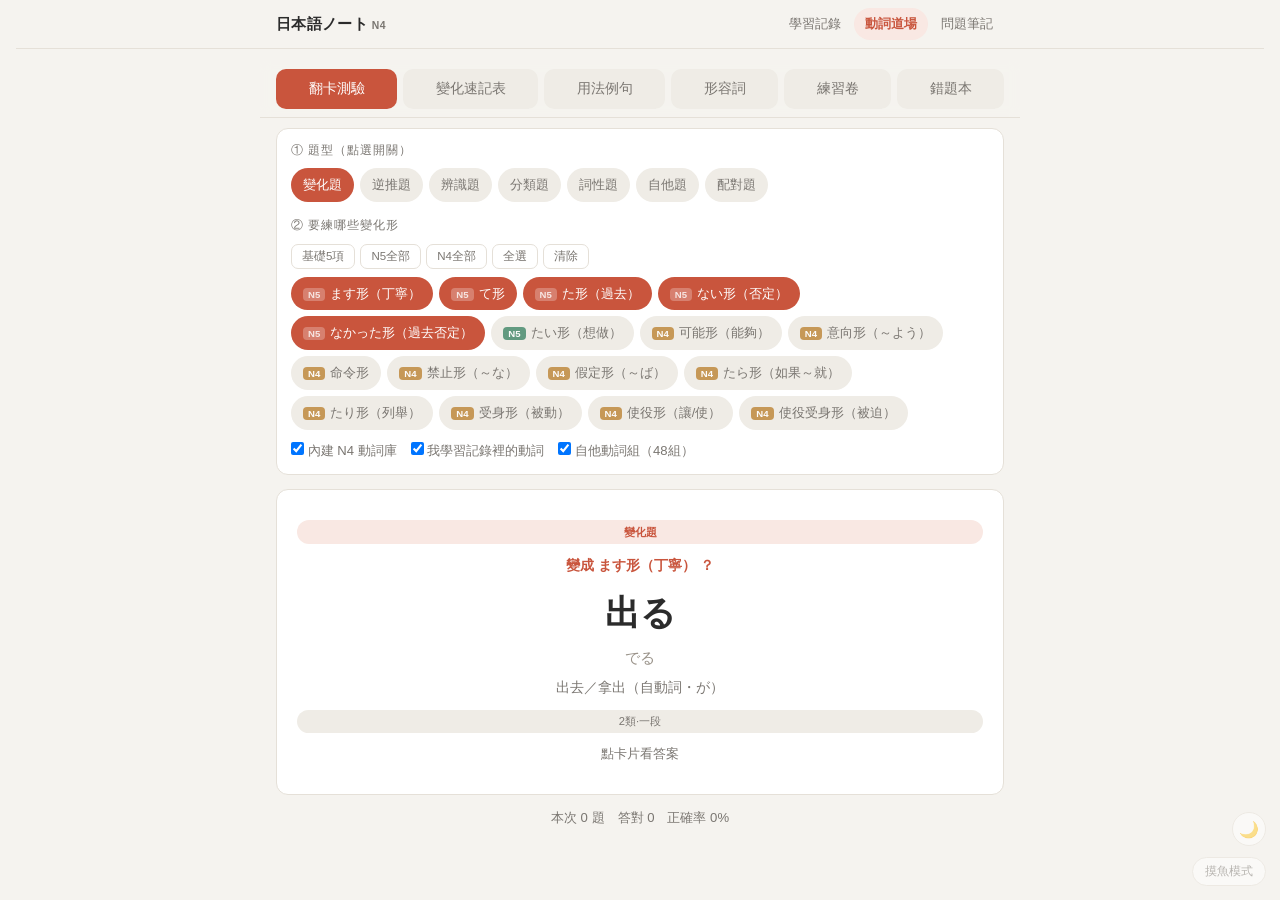
==== drill.html @ 7ad0d1a7 "重整版面：統一外殼、置頂導覽、章節目錄（內容不變） 內容與功能全部保留，只調整資訊架構與版面：  - 新增 site.css / site.js 作為三頁共用外殼 - 統一主色：問題筆記原本是藍色，跟" ====
<!DOCTYPE html>
<html lang="zh-Hant">
<head>
<meta charset="UTF-8">
<meta name="viewport" content="width=device-width, initial-scale=1.0">
<title>動詞道場 · N4</title>
<style>
  :root {
    --bg:#f5f3ef; --card:#fff; --text:#2b2b2b; --muted:#7a7671;
    --accent:#d4573f; --accent-soft:#fbe9e4; --border:#e5e0d8;
    --reading:#9a938a; --good:#4a8c6f; --bad:#c0563f; --tag-bg:#efece6;
  }
  @media (prefers-color-scheme: dark) {
    :root:not([data-theme="light"]) {
      --bg:#1b1a18; --card:#262421; --text:#e8e4dd; --muted:#9a938a;
      --accent:#e8735c; --accent-soft:#3a2a26; --border:#38352f;
      --reading:#8a837a; --good:#6bbd97; --bad:#e8735c; --tag-bg:#322f2a;
    }
  }
  :root[data-theme="dark"] {
    --bg:#1b1a18; --card:#262421; --text:#e8e4dd; --muted:#9a938a;
    --accent:#e8735c; --accent-soft:#3a2a26; --border:#38352f;
    --reading:#8a837a; --good:#6bbd97; --bad:#e8735c; --tag-bg:#322f2a;
  }
  * { box-sizing:border-box; margin:0; padding:0; }
  body {
    font-family:-apple-system,"Hiragino Sans","Noto Sans TC","PingFang TC",sans-serif;
    background:var(--bg); color:var(--text); line-height:1.7;
    padding:0 16px 60px; -webkit-font-smoothing:antialiased;
  }
  .wrap { max-width:640px; margin:0 auto; }
  header { padding:24px 4px 8px; }
  h1 { font-size:1.4rem; } h1 .jp { color:var(--accent); }
  .nav { font-size:0.85rem; margin-top:4px; }
  .nav a { color:var(--muted); text-decoration:none; margin-right:14px; }
  .nav a.here { color:var(--accent); font-weight:600; }
  .tabs { display:flex; flex-wrap:wrap; gap:6px; margin:16px 0 10px; }
  .tab {
    flex:1 1 auto; min-width:92px; text-align:center; padding:8px 6px; border-radius:10px; cursor:pointer;
    background:var(--tag-bg); color:var(--muted); font-size:0.86rem; user-select:none; white-space:nowrap;
  }
  @media (min-width:600px) { .tab { min-width:0; } }
  .tab.active { background:var(--accent); color:#fff; }
  .panel { display:none; } .panel.active { display:block; }

  /* 設定列 */
  .opts { background:var(--card); border:1px solid var(--border); border-radius:12px; padding:12px 14px; margin-bottom:14px; }
  .opts .lbl { font-size:0.72rem; color:var(--muted); letter-spacing:1px; text-transform:uppercase; margin-bottom:8px; }
  .chips { display:flex; flex-wrap:wrap; gap:6px; }
  .chip { font-size:0.8rem; padding:5px 11px; border-radius:999px; background:var(--tag-bg); color:var(--muted); border:1px solid transparent; cursor:pointer; user-select:none; }
  .chip.on { background:var(--accent); color:#fff; }
  .srcrow { margin-top:10px; font-size:0.82rem; color:var(--muted); display:flex; gap:14px; flex-wrap:wrap; }
  .srcrow label { cursor:pointer; }

  /* 翻卡 */
  .card {
    background:var(--card); border:1px solid var(--border); border-radius:18px;
    padding:30px 20px; text-align:center; min-height:230px;
    display:flex; flex-direction:column; justify-content:center; cursor:pointer;
  }
  .q-form { font-size:0.85rem; color:var(--accent); font-weight:600; margin-bottom:6px; }
  .q-verb { font-size:2.2rem; font-weight:700; }
  .q-reading { color:var(--reading); font-size:0.95rem; margin-top:2px; }
  .q-mean { color:var(--muted); font-size:0.9rem; margin-top:4px; }
  .q-type { display:inline-block; font-size:0.7rem; margin-top:10px; padding:2px 10px; border-radius:999px; background:var(--tag-bg); color:var(--muted); }
  .answer { margin-top:18px; padding-top:16px; border-top:1px dashed var(--border); }
  .a-main { font-size:1.9rem; font-weight:700; color:var(--good); }
  .a-reading { color:var(--reading); font-size:0.9rem; margin-top:2px; }
  .hint { color:var(--muted); font-size:0.8rem; margin-top:10px; }
  .btns { display:flex; gap:10px; margin-top:14px; }
  .btn { flex:1; padding:13px; border-radius:12px; border:none; font-size:1rem; cursor:pointer; font-weight:600; }
  .btn.know { background:var(--good); color:#fff; }
  .btn.dunno { background:var(--bad); color:#fff; }
  .btn.flip { background:var(--accent); color:#fff; }
  .score { text-align:center; color:var(--muted); font-size:0.82rem; margin-top:12px; }

  /* 速記表 */
  table { width:100%; border-collapse:collapse; font-size:0.82rem; background:var(--card); border-radius:12px; overflow:hidden; }
  .tbl-wrap { overflow-x:auto; border:1px solid var(--border); border-radius:12px; }
  th, td { padding:8px 10px; text-align:left; border-bottom:1px solid var(--border); white-space:nowrap; }
  th { background:var(--tag-bg); color:var(--muted); font-weight:600; position:sticky; top:0; }
  td.form { color:var(--accent); font-weight:600; }
  .ref-note { background:var(--card); border:1px solid var(--border); border-radius:12px; padding:14px 16px; margin-top:14px; font-size:0.88rem; }
  .ref-note b { color:var(--accent); }
  .ref-note ul { margin:6px 0 0 18px; } .ref-note li { margin:3px 0; }
  .sec-h { font-size:0.95rem; font-weight:700; margin:20px 0 8px; display:flex; align-items:center; gap:8px; }
  .step-badge { font-size:0.72rem; background:var(--accent); color:#fff; padding:2px 9px; border-radius:6px; font-weight:700; }
  .ref-note.intro { background:var(--accent-soft, #eef4f0); }
  .ref-note .steps3 { margin-top:6px; font-weight:600; }
  .ref-note .sixforms { margin-top:8px; font-size:0.82rem; color:var(--muted); }
  .ref-note.warn { border-left:4px solid var(--accent); }
  .ref-note.tail { text-align:center; }
  .flow { margin:8px 0 0 18px; } .flow li { margin:8px 0; }
  .sub-h { font-weight:700; margin:12px 0 4px; font-size:0.9rem; }
  .mini { font-size:0.8rem; color:var(--muted); margin-top:6px; }
  .cls { font-size:0.72rem; padding:1px 8px; border-radius:999px; font-weight:700; color:#fff; white-space:nowrap; }
  .cls1 { background:#c0563f; } .cls2 { background:#4a8c6f; } .cls3 { background:#7a6cc0; }
  table.onbin { width:100%; border-collapse:collapse; font-size:0.82rem; margin-top:4px; }
  table.onbin th, table.onbin td { border:1px solid var(--border); padding:6px 8px; text-align:left; white-space:nowrap; }
  table.onbin th { background:var(--tag-bg); color:var(--muted); }
  table.onbin td.form { color:var(--accent); font-weight:600; }
  s { color:var(--muted); }
  details.sec { margin-top:10px; }
  details.sec > summary { list-style:none; cursor:pointer; padding:8px 0 4px; font-size:0.85rem; color:var(--accent); font-weight:700; display:flex; align-items:center; gap:8px; }
  details.sec > summary::-webkit-details-marker { display:none; }
  details.sec > summary::before { content:"▸"; color:var(--muted); transition:transform 0.15s; }
  details.sec[open] > summary::before { transform:rotate(90deg); }
  table.onbin.exc td, table.onbin.exc th { padding:5px 8px; font-size:0.8rem; }

  /* 摸魚模式（樸素黑白） */
  body.work { background:#fff; color:#1f1f1f; font-family:"Segoe UI",Arial,"Noto Sans TC",sans-serif; }
  body.work h1, body.work h1 .jp { color:#202020; font-size:1rem; }
  body.work .nav a.here { color:#202020; }
  body.work .card, body.work .opts, body.work .ref-note, body.work .tbl-wrap { border-color:#dcdcdc; background:#fff; }
  body.work .tab.active, body.work .chip.on { background:#555; color:#fff; }
  body.work .q-form, body.work td.form, body.work .ref-note b { color:#333; }
  body.work .a-main { color:#202020; }
  body.work .btn.know { background:#5a5a5a; } body.work .btn.dunno { background:#8a8a8a; } body.work .btn.flip { background:#555; }
  .work-toggle { position:fixed; right:14px; bottom:14px; z-index:50; font-size:0.72rem; padding:6px 12px; border-radius:999px; background:var(--card); color:var(--muted); border:1px solid var(--border); cursor:pointer; opacity:0.5; }
  .work-toggle:hover { opacity:1; }
  .theme-toggle { position:fixed; right:14px; bottom:54px; z-index:50; width:34px; height:34px; border-radius:999px; background:var(--card); color:var(--muted); border:1px solid var(--border); cursor:pointer; opacity:0.5; font-size:1rem; display:flex; align-items:center; justify-content:center; }
  .theme-toggle:hover { opacity:1; }
  body.work .theme-toggle { display:none; }
  .cnt-badge { display:inline-block; min-width:16px; padding:0 4px; border-radius:999px; background:var(--bad); color:#fff; font-size:0.68rem; line-height:16px; text-align:center; }
  .cnt-badge:empty { display:none; }
  .mistakes-head { display:flex; align-items:center; justify-content:space-between; gap:10px; }
  .btn-clear { flex:0 0 auto; background:transparent; border:1px solid var(--border); color:var(--muted); border-radius:8px; padding:6px 12px; font-size:0.8rem; cursor:pointer; }
  .btn-clear:hover { border-color:var(--bad); color:var(--bad); }
  .mistake-card {
    background:var(--card); border:1px solid var(--border); border-radius:14px;
    padding:14px 16px; margin-top:10px; display:flex; align-items:center; justify-content:space-between; gap:12px;
  }
  .mistake-main { flex:1; min-width:0; }
  .mistake-verb { font-size:1.05rem; font-weight:700; }
  .mistake-verb .arrow { color:var(--muted); font-weight:400; margin:0 4px; }
  .mistake-ans { color:var(--good); font-weight:700; }
  .mistake-form { font-size:0.75rem; color:var(--muted); margin-top:2px; }
  .mistake-count { flex:0 0 auto; font-size:0.72rem; background:var(--bad); color:#fff; padding:3px 9px; border-radius:999px; }
  .empty-mistakes { text-align:center; color:var(--muted); padding:50px 20px; font-size:0.92rem; }

  /* 段對照表 */
  table.onbin.dan td, table.onbin.dan th { font-size:0.78rem; padding:5px 7px; }
  table.onbin.dan td.form { vertical-align:middle; text-align:center; font-weight:700; background:var(--tag-bg); }

  /* 用法例句 */
  details.sec.usage { background:var(--card); border:1px solid var(--border); border-radius:12px; margin-top:10px; padding:0 14px; }
  details.sec.usage > summary { padding:12px 0; font-size:0.92rem; color:var(--text); }
  details.sec.usage[open] > summary { border-bottom:1px solid var(--border); }
  .dan-tag { font-size:0.68rem; padding:2px 7px; border-radius:5px; color:#fff; font-weight:700; flex:0 0 auto; }
  .dan-tag.a { background:#c0563f; } .dan-tag.i { background:#4a8c6f; }
  .dan-tag.u { background:#7a6cc0; } .dan-tag.e { background:#c08a3f; } .dan-tag.o { background:#3f7dd4; }
  .u-body { padding:10px 0 14px; }
  .u-use { font-size:0.86rem; color:var(--muted); margin-bottom:8px; line-height:1.6; }
  ul.ex { list-style:none; padding:0; margin:0; }
  ul.ex li { padding:8px 0; border-bottom:1px dashed var(--border); font-size:0.95rem; }
  ul.ex li:last-child { border-bottom:none; }
  ul.ex li b { color:var(--accent); }
  .tr { display:block; font-size:0.82rem; color:var(--muted); margin-top:2px; }
  .u-warn { margin-top:10px; font-size:0.82rem; color:var(--bad); background:var(--accent-soft); padding:8px 10px; border-radius:8px; }
  .pick { background:var(--tag-bg); border-radius:10px; padding:10px 12px; margin:10px 0 12px; }
  .pick-h { font-size:0.8rem; color:var(--muted); margin-bottom:6px; }
  table.onbin.pickt { width:100%; }
  table.onbin.pickt td, table.onbin.pickt th { font-size:0.78rem; padding:5px 7px; white-space:normal; }
  table.onbin.pickt td.form { white-space:nowrap; }
  table.onbin.pickt b { color:var(--accent); }
  body.work .pick { background:#f6f6f6; }
  body.work table.onbin.pickt b { color:#202020; }
  .u-warn.warn-key { border-left:4px solid var(--bad); line-height:1.7; }
  .u-warn.warn-key b { color:var(--bad); }
  .bad-note { display:block; color:var(--bad); font-size:0.8rem; margin-top:3px; }
  body.work .u-warn.warn-key { border-left-color:#666; }
  body.work .u-warn.warn-key b, body.work .bad-note { color:#555; }

  /* ===== 用法例句：重排後的元件 ===== */
  /* 三步驟流程 */
  .flow3 { display:flex; align-items:stretch; gap:6px; margin-top:10px; }
  .f3 { flex:1; background:var(--card); border:1px solid var(--border); border-radius:10px; padding:9px 8px; font-size:0.84rem; text-align:center; }
  .f3n { display:block; color:var(--accent); font-weight:800; font-size:0.95rem; }
  .f3s { color:var(--muted); font-size:0.72rem; margin-top:3px; line-height:1.4; }
  .f3a { align-self:center; color:var(--muted); font-size:0.9rem; }

  /* 基底表 */
  table.onbin.base td, table.onbin.base th { font-size:0.8rem; padding:6px 7px; text-align:center; }
  table.onbin.base td.form { text-align:left; white-space:nowrap; font-weight:700; }
  table.onbin.base th .th-s { font-weight:400; font-size:0.68rem; color:var(--muted); margin-top:2px; }
  table.onbin.base td.same { background:var(--accent-soft); font-weight:700; }
  .same-demo { background:var(--accent-soft); padding:0 5px; border-radius:4px; }

  /* 群組區塊 */
  details.sec.grp { background:var(--card); border:1px solid var(--border); border-radius:14px; margin-top:12px; padding:0 14px; }
  details.sec.grp > summary { padding:14px 0; font-size:0.95rem; color:var(--text); font-weight:600; }
  details.sec.grp[open] > summary { border-bottom:1px solid var(--border); }
  details.sec.grp.key { border-color:var(--accent); }
  details.sec.grp.danger { border-color:var(--bad); }
  .grp-tag { font-size:0.68rem; padding:3px 8px; border-radius:6px; color:#fff; font-weight:700; flex:0 0 auto; }
  .grp-tag.g-i { background:#4a8c6f; } .grp-tag.g-a { background:#c0563f; }
  .grp-tag.g-t { background:#7a6cc0; } .grp-tag.g-u { background:#5a7a8c; }
  .grp-tag.g-e { background:#c08a3f; } .grp-tag.g-o { background:#3f7dd4; }
  .grp-tag.g-x { background:#a4404a; } .grp-tag.key { background:var(--accent); }
  details.sec.grp > summary .cnt { margin-left:auto; }
  .grp-body { padding:12px 0 16px; }

  /* 基底取法說明 */
  .base-how { background:var(--tag-bg); border-radius:10px; padding:10px 12px; font-size:0.85rem; line-height:1.7; margin-bottom:12px; }
  .warn-inline { color:var(--bad); font-size:0.82rem; }

  /* 用法卡片 */
  .uc { border-top:1px solid var(--border); padding:14px 0 4px; }
  .uc:first-of-type { border-top:none; padding-top:4px; }
  .uc-h { font-size:0.95rem; font-weight:700; color:var(--accent); display:flex; align-items:center; gap:8px; flex-wrap:wrap; }
  .uc-m { font-size:0.86rem; color:var(--muted); margin-top:5px; line-height:1.65; }
  .uc-note { margin-top:8px; font-size:0.8rem; color:var(--muted); background:var(--tag-bg); padding:7px 10px; border-radius:8px; }
  .uc-warn { margin-top:8px; font-size:0.82rem; background:var(--accent-soft); border-left:3px solid var(--bad); padding:8px 10px; border-radius:0 8px 8px 0; line-height:1.7; }
  .uc-warn b { color:var(--bad); }

  /* 結果詞性標籤 */
  .rt { font-size:0.68rem; padding:2px 8px; border-radius:999px; font-weight:700; white-space:nowrap; }
  .rt.r-i { background:#e8f0e4; color:#3d7a4a; }
  .rt.r-2 { background:#e4ecf8; color:#33619e; }
  .rt.r-x { background:var(--tag-bg); color:var(--muted); }
  .rt.r-sp { background:#f5e8dc; color:#9a6033; }
  @media (prefers-color-scheme: dark) {
    :root:not([data-theme="light"]) .rt.r-i { background:#22331f; color:#8ec49a; }
    :root:not([data-theme="light"]) .rt.r-2 { background:#1e2a3a; color:#8fb6e8; }
    :root:not([data-theme="light"]) .rt.r-sp { background:#332619; color:#d3a273; }
  }
  :root[data-theme="dark"] .rt.r-i { background:#22331f; color:#8ec49a; }
  :root[data-theme="dark"] .rt.r-2 { background:#1e2a3a; color:#8fb6e8; }
  :root[data-theme="dark"] .rt.r-sp { background:#332619; color:#d3a273; }

  /* 疊加鏈 */
  .chain { background:var(--tag-bg); border-radius:10px; padding:10px 12px; margin-top:10px; }
  .ch-t { font-size:0.8rem; font-weight:700; margin-bottom:6px; }
  .ch-l { font-size:0.92rem; line-height:1.9; }
  .ch-l b { color:var(--accent); }
  .ch-a { color:var(--muted); margin:0 4px; }
  .ch-n { font-size:0.78rem; color:var(--muted); margin-top:6px; line-height:1.6; }

  /* 摸魚模式覆寫 */
  body.work details.sec.grp { border-color:#dcdcdc; }
  body.work .grp-tag, body.work .rt { background:#eee !important; color:#555 !important; }
  body.work .uc-h { color:#202020; }
  body.work .base-how, body.work .chain, body.work .uc-note { background:#f6f6f6; }
  body.work .uc-warn { background:#f6f6f6; border-left-color:#999; }
  body.work .uc-warn b, body.work .warn-inline { color:#555; }
  body.work .f3, body.work table.onbin.base td.same, body.work .same-demo { background:#f6f6f6; }
  body.work .f3n, body.work .ch-l b { color:#202020; }
  .mini.xref { background:var(--accent-soft); padding:8px 11px; border-radius:8px; margin-top:10px; color:var(--text); }
  body.work .mini.xref { background:#f6f6f6; color:#555; }

  /* ===== 測驗：題型與級別 ===== */
  .qtype-badge {
    display:inline-block; font-size:0.68rem; padding:3px 10px; border-radius:999px;
    background:var(--accent-soft); color:var(--accent); font-weight:700; margin-bottom:10px;
  }
  .lv { font-size:0.6rem; padding:1px 5px; border-radius:4px; margin-right:5px; font-weight:700; opacity:0.85; }
  .lv-N5 { background:#4a8c6f; color:#fff; }
  .lv-N4 { background:#c08a3f; color:#fff; }
  .chip.on .lv { background:rgba(255,255,255,0.3); }
  .presets { display:flex; flex-wrap:wrap; gap:5px; margin:6px 0 8px; }
  .pbtn {
    font-size:0.72rem; padding:4px 10px; border-radius:7px; cursor:pointer;
    background:transparent; border:1px solid var(--border); color:var(--muted);
  }
  .pbtn:hover { border-color:var(--accent); color:var(--accent); }
  .a-note {
    margin-top:12px; font-size:0.82rem; color:var(--muted); line-height:1.65;
    background:var(--tag-bg); padding:9px 12px; border-radius:9px; text-align:left;
  }
  .mq-tag {
    display:inline-block; font-size:0.62rem; padding:1px 7px; border-radius:999px;
    background:var(--accent-soft); color:var(--accent); margin-right:6px; font-weight:700;
  }
  body.work .qtype-badge, body.work .mq-tag { background:#eee; color:#555; }
  body.work .lv-N5, body.work .lv-N4 { background:#999; }
  body.work .a-note { background:#f6f6f6; }
  .jt-tag { font-size:0.66rem; padding:2px 8px; border-radius:999px; font-weight:700; }
  .jt-i { background:#e8f0e4; color:#3d7a4a; }
  .jt-t { background:#f8e4e4; color:#9e3333; }
  @media (prefers-color-scheme: dark) {
    :root:not([data-theme="light"]) .jt-i { background:#22331f; color:#8ec49a; }
    :root:not([data-theme="light"]) .jt-t { background:#3a1f1f; color:#e09090; }
  }
  :root[data-theme="dark"] .jt-i { background:#22331f; color:#8ec49a; }
  :root[data-theme="dark"] .jt-t { background:#3a1f1f; color:#e09090; }
  body.work .jt-tag { background:#eee !important; color:#555 !important; }
  table.onbin.jt td { font-size:0.8rem; padding:5px 7px; }
  table.onbin.jt td.j-i { color:#3d7a4a; font-weight:600; }
  table.onbin.jt td.j-t { color:#9e3333; font-weight:600; }
  @media (prefers-color-scheme: dark) {
    :root:not([data-theme="light"]) table.onbin.jt td.j-i { color:#8ec49a; }
    :root:not([data-theme="light"]) table.onbin.jt td.j-t { color:#e09090; }
  }
  :root[data-theme="dark"] table.onbin.jt td.j-i { color:#8ec49a; }
  :root[data-theme="dark"] table.onbin.jt td.j-t { color:#e09090; }
  body.work table.onbin.jt td.j-i, body.work table.onbin.jt td.j-t { color:#333; }
  details.sec.pair-grp { background:var(--tag-bg); border-radius:10px; margin-top:8px; padding:0 12px; }
  details.sec.pair-grp > summary { padding:10px 0; font-size:0.85rem; color:var(--text); font-weight:600; }
  details.sec.pair-grp[open] > summary { border-bottom:1px solid var(--border); margin-bottom:8px; }
  details.sec.pair-grp .tbl-wrap { margin-bottom:10px; }
  table.onbin.jt th.j-i, table.onbin.jt th.j-t { font-weight:700; }
  table.onbin.jt .th-s { font-size:0.68rem; font-weight:400; color:var(--muted); margin-top:1px; }
  body.work details.sec.pair-grp { background:#f6f6f6; }

  /* ===== 形容詞分頁 ===== */
  .adj-i, .adj-na { font-size:0.7rem; padding:2px 9px; border-radius:999px; font-weight:700; white-space:nowrap; }
  .adj-i  { background:#e4ecf8; color:#33619e; }
  .adj-na { background:#f5e8dc; color:#9a6033; }
  table.onbin.adjtbl { width:100%; }
  table.onbin.adjtbl td, table.onbin.adjtbl th { font-size:0.84rem; padding:7px 9px; white-space:normal; }
  table.onbin.adjtbl td.form { white-space:nowrap; color:var(--muted); font-weight:600; font-size:0.78rem; }
  table.onbin.adjtbl th.h-i  { background:#e4ecf8; color:#33619e; }
  table.onbin.adjtbl th.h-na { background:#f5e8dc; color:#9a6033; }
  table.onbin.adjtbl th .th-s { font-weight:400; font-size:0.7rem; opacity:0.8; margin-top:2px; }
  table.onbin.adjtbl td .th-s { font-weight:400; font-size:0.72rem; color:var(--muted); margin-top:3px; }
  table.onbin.adjtbl b { color:var(--accent); }
  table.onbin.adjtbl tr.sep td { border-top:2px solid var(--border); }
  table.onbin.pickt th.h-i  { background:#e4ecf8; color:#33619e; }
  table.onbin.pickt th.h-na { background:#f5e8dc; color:#9a6033; }
  .wrong { color:var(--bad); text-decoration:line-through; text-decoration-thickness:1px; }
  td.wrong { text-decoration:none; }
  @media (prefers-color-scheme: dark) {
    :root:not([data-theme="light"]) .adj-i,
    :root:not([data-theme="light"]) table.onbin.adjtbl th.h-i,
    :root:not([data-theme="light"]) table.onbin.pickt th.h-i { background:#1e2a3a; color:#8fb6e8; }
    :root:not([data-theme="light"]) .adj-na,
    :root:not([data-theme="light"]) table.onbin.adjtbl th.h-na,
    :root:not([data-theme="light"]) table.onbin.pickt th.h-na { background:#332619; color:#d3a273; }
  }
  :root[data-theme="dark"] .adj-i,
  :root[data-theme="dark"] table.onbin.adjtbl th.h-i,
  :root[data-theme="dark"] table.onbin.pickt th.h-i { background:#1e2a3a; color:#8fb6e8; }
  :root[data-theme="dark"] .adj-na,
  :root[data-theme="dark"] table.onbin.adjtbl th.h-na,
  :root[data-theme="dark"] table.onbin.pickt th.h-na { background:#332619; color:#d3a273; }
  body.work .adj-i, body.work .adj-na,
  body.work table.onbin.adjtbl th.h-i, body.work table.onbin.adjtbl th.h-na,
  body.work table.onbin.pickt th.h-i, body.work table.onbin.pickt th.h-na { background:#eee !important; color:#555 !important; }
  body.work table.onbin.adjtbl b { color:#202020; }
  body.work .wrong { color:#777; }
  body.work .dan-tag { background:#666 !important; }
  body.work ul.ex li b { color:#202020; }
  body.work .u-warn { background:#f6f6f6; color:#555; }

.sheet-list{display:flex;flex-direction:column;gap:10px;margin-top:12px;}
.sheet{border:1px solid var(--line);border-radius:8px;padding:12px 14px;background:var(--card);}
.sheet .st{font-weight:600;font-size:0.95rem;}
.sheet .sd{color:var(--muted);font-size:0.8rem;margin:4px 0 10px;line-height:1.6;}
.sheet .dl{display:flex;gap:8px;flex-wrap:wrap;}
.sheet .dl a{display:inline-block;padding:6px 12px;border:1px solid var(--line);border-radius:6px;
  text-decoration:none;font-size:0.85rem;color:var(--fg);background:transparent;}
.sheet .dl a.primary{border-color:var(--accent);color:var(--accent);}
.sheet .dl a:hover{background:var(--line);}
</style>
<link rel="stylesheet" href="site.css">
</head>
<body>
<div class="wrap">
  <header>
    <h1><span class="jp">動詞道場</span> <span style="font-size:0.7rem;color:var(--muted);">N4</span></h1>
    <div class="nav"><a href="index.html">學習記錄</a><a href="drill.html" class="here">動詞道場</a><a href="questions.html">問題筆記</a></div>
  </header>

  <div class="tabs">
    <div class="tab active" data-panel="quiz">翻卡測驗</div>
    <div class="tab" data-panel="ref">變化速記表</div>
    <div class="tab" data-panel="usage">用法例句</div>
    <div class="tab" data-panel="adj">形容詞</div>
    <div class="tab" data-panel="sheets">練習卷</div>
    <div class="tab" data-panel="mistakes">錯題本 <span id="mistakeCount" class="cnt-badge"></span></div>
  </div>

  <!-- 翻卡 -->
  <div class="panel active" id="panel-quiz">
    <div class="opts">
      <div class="lbl">① 題型（點選開關）</div>
      <div class="chips" id="typeChips"></div>

      <div class="lbl" style="margin-top:14px;">② 要練哪些變化形</div>
      <div class="presets">
        <button class="pbtn" data-preset="basic">基礎5項</button>
        <button class="pbtn" data-preset="n5">N5全部</button>
        <button class="pbtn" data-preset="n4">N4全部</button>
        <button class="pbtn" data-preset="all">全選</button>
        <button class="pbtn" data-preset="none">清除</button>
      </div>
      <div class="chips" id="formChips"></div>

      <div class="srcrow">
        <label><input type="checkbox" id="srcBuiltin" checked> 內建 N4 動詞庫</label>
        <label><input type="checkbox" id="srcMine" checked> 我學習記錄裡的動詞</label>
        <label><input type="checkbox" id="srcPairs" checked> 自他動詞組（48組）</label>
      </div>
    </div>
    <div class="card" id="card"></div>
    <div class="score" id="score"></div>
  </div>

  <!-- 速記表 -->
  <div class="panel" id="panel-ref">

    <div class="ref-note intro">
      <b>學習順序：先分類，再變化</b>
      <div class="steps3">① 先判斷是第幾類 → ② 套該類規則 → ③ 六形態全解鎖</div>
      <div class="sixforms">六形態：原形 → ます形（禮貌）／て形（連接・請求）／た形（過去）／ない形（否定）／なかった形（過去否定）</div>
    </div>

    <div class="sec-h"><span class="step-badge">STEP 1</span> 先判斷：這個動詞是第幾類？</div>
    <div class="ref-note">
      動詞原形結尾一定是「う段音」（う・く・ぐ・す・つ・ぬ・ぶ・む・る）。照順序問兩個問題：
      <ol class="flow">
        <li><b>問①</b>：是 <b>する・来る・〇〇する</b> 嗎？<br>→ 是 → <span class="cls cls3">3類（不規則）</span>，只有兩個，直接背。</li>
        <li><b>問②</b>：結尾是「る」，<b>且 る 前一個音在「い段或え段」</b>嗎？（い段：い･き･し･ち…／え段：え･け･せ･て…）<br>→ 是 → <span class="cls cls2">2類（一段）</span>，最簡單。</li>
        <li><b>以上皆非</b> → <span class="cls cls1">1類（五段）</span>，變化最多。</li>
      </ol>
    </div>
    <div class="ref-note warn">
      <b>⚠ 陷阱</b>：長得像 2類、其實是 1類 —— <b>帰る・入る・走る・知る・切る・要る</b>（多是「一個漢字＋る」）。結尾雖是る、前面也是い/え段，但要當 <b>1類</b> 變化，直接背起來！
      <br>例：帰る→帰ります（○，不是帰います）／帰って（○，不是帰て）。
      <details class="sec exlist">
        <summary>常見「例外1類」動詞 25 個（點開背）</summary>
        <div class="tbl-wrap">
          <table class="onbin exc">
            <tr><th>動詞</th><th>讀音</th><th>意思</th><th>て形（1類）</th></tr>
            <tr><td class="form">帰る</td><td>かえる</td><td>回家</td><td>帰って</td></tr>
            <tr><td class="form">入る</td><td>はいる</td><td>進入</td><td>入って</td></tr>
            <tr><td class="form">走る</td><td>はしる</td><td>跑</td><td>走って</td></tr>
            <tr><td class="form">知る</td><td>しる</td><td>知道</td><td>知って</td></tr>
            <tr><td class="form">切る</td><td>きる</td><td>切</td><td>切って</td></tr>
            <tr><td class="form">要る</td><td>いる</td><td>需要</td><td>要って</td></tr>
            <tr><td class="form">返る</td><td>かえる</td><td>返回、恢復</td><td>返って</td></tr>
            <tr><td class="form">限る</td><td>かぎる</td><td>限定</td><td>限って</td></tr>
            <tr><td class="form">焦る</td><td>あせる</td><td>焦急</td><td>焦って</td></tr>
            <tr><td class="form">減る</td><td>へる</td><td>減少</td><td>減って</td></tr>
            <tr><td class="form">滑る</td><td>すべる</td><td>滑</td><td>滑って</td></tr>
            <tr><td class="form">蹴る</td><td>ける</td><td>踢</td><td>蹴って</td></tr>
            <tr><td class="form">喋る</td><td>しゃべる</td><td>說話、聊</td><td>喋って</td></tr>
            <tr><td class="form">握る</td><td>にぎる</td><td>握</td><td>握って</td></tr>
            <tr><td class="form">参る</td><td>まいる</td><td>去／來（謙讓）</td><td>参って</td></tr>
            <tr><td class="form">混じる</td><td>まじる</td><td>混雜</td><td>混じって</td></tr>
            <tr><td class="form">茂る</td><td>しげる</td><td>茂盛</td><td>茂って</td></tr>
            <tr><td class="form">照る</td><td>てる</td><td>（陽光）照耀</td><td>照って</td></tr>
            <tr><td class="form">練る</td><td>ねる</td><td>揉、推敲</td><td>練って</td></tr>
            <tr><td class="form">遮る</td><td>さえぎる</td><td>遮擋、打斷</td><td>遮って</td></tr>
            <tr><td class="form">陥る</td><td>おちいる</td><td>陷入</td><td>陥って</td></tr>
            <tr><td class="form">罵る</td><td>ののしる</td><td>辱罵</td><td>罵って</td></tr>
            <tr><td class="form">捻る</td><td>ひねる</td><td>扭、轉</td><td>捻って</td></tr>
            <tr><td class="form">湿る</td><td>しめる</td><td>潮濕</td><td>湿って</td></tr>
            <tr><td class="form">覆る</td><td>くつがえる</td><td>翻覆、推翻</td><td>覆って</td></tr>
          </table>
        </div>
        <div class="mini">共同特徵：結尾都是「る」且前音在い/え段，但全部照 1類（五段）促音便 → て形都是「〜って」。看到它們別直覺當 2類！</div>
      </details>
    </div>

    <div class="sec-h"><span class="step-badge">STEP 2</span> 判斷完，套該類規則</div>

    <div class="ref-note">
      <b><span class="cls cls3">3類</span> 不規則・直接背（只有兩個）</b>
      <ul>
        <li><b>する</b> → します・して・した・しない・しなかった</li>
        <li><b>来る</b> → きます・きて・きた・こない・こなかった　<b>※讀音 く→き→こ 會變！</b></li>
      </ul>
    </div>

    <div class="ref-note">
      <b><span class="cls cls2">2類</span> 一段・最簡單：去掉「る」直接加</b>
      <ul>
        <li>食べ<s>る</s> ＋ ます／て／た／ない／なかった</li>
        <li>→ 食べます・食べて・食べた・食べない・食べなかった</li>
      </ul>
    </div>

    <div class="ref-note">
      <b><span class="cls cls1">1類</span> 五段・規則最多但邏輯清楚</b>
      <div class="sub-h">▍ます形／ない形 ＝ 換段（結尾假名在同一行上下換段）</div>
      <ul>
        <li><b>ます形</b>：結尾 <b>う段→い段</b> ＋ます（のむ→のみます）</li>
        <li><b>ない形</b>：結尾 <b>う段→あ段</b> ＋ない（のむ→のまない）</li>
        <li>★ 例外：結尾「う」→變「わ」不是「あ」！かう→かわない</li>
        <li><b>なかった形</b>：ない形的「ない」直接換成「なかった」（のまない→のまなかった）</li>
      </ul>
      <div class="mini">段序：あ→い→う→え→お。う段是原形結尾，ます往い、ない往あ。</div>

      <div class="sub-h">▍て形／た形 ＝ 音便（重點！尾巴會變音）</div>
      <div class="tbl-wrap">
        <table class="onbin">
          <tr><th>結尾</th><th>變成</th><th>音便</th><th>例</th></tr>
          <tr><td class="form">う・つ・る</td><td>って／った</td><td>促音便（小っ）</td><td>買う→買って／待つ→待った</td></tr>
          <tr><td class="form">ぬ・む・ぶ</td><td>んで／んだ</td><td>鼻音便</td><td>飲む→飲んで／遊ぶ→遊んだ</td></tr>
          <tr><td class="form">く</td><td>いて／いた</td><td>い音便</td><td>書く→書いて</td></tr>
          <tr><td class="form">ぐ</td><td>いで／いだ</td><td>い音便（濁音）</td><td>泳ぐ→泳いで</td></tr>
          <tr><td class="form">す</td><td>して／した</td><td>不變音</td><td>話す→話して</td></tr>
          <tr><td class="form">行く</td><td>行って／行った</td><td>★唯一例外</td><td>不是「いいて」！</td></tr>
        </table>
      </div>
      <div class="mini">記憶鉤：① た形＝把て形的「て→た・で→だ」換掉 ② ぬ・む・ぶ 都是嘴唇閉起來的鼻音→一起變「んで」 ③ 濁點（ぐ）保留→「いで」</div>
    </div>

    <div class="sec-h">五段變化總表：哪一段 → 接什麼？（N4範圍）</div>
    <div class="ref-note">
      語尾假名在<b>同一行</b>上下移動，移到哪一段就決定能接什麼。以下用 <b>飲む（のむ）</b> 為例，「む」在<b>ま行</b>上下走：
      <div class="tbl-wrap">
        <table class="onbin dan">
          <tr><th>段</th><th>變成</th><th>接續</th><th>形態</th><th>例</th></tr>
          <tr><td class="form" rowspan="4">あ段</td><td rowspan="4">のま</td><td>ない</td><td>否定形</td><td>飲まない</td></tr>
          <tr><td>なかった</td><td>過去否定</td><td>飲まなかった</td></tr>
          <tr><td>れる</td><td>受身（被動）</td><td>飲まれる</td></tr>
          <tr><td>せる</td><td>使役（讓/使）</td><td>飲ませる</td></tr>

          <tr><td class="form" rowspan="5">い段</td><td rowspan="5">のみ</td><td>ます</td><td>丁寧形</td><td>飲みます</td></tr>
          <tr><td>たい</td><td>想要～</td><td>飲みたい</td></tr>
          <tr><td>ながら</td><td>一邊～</td><td>飲みながら</td></tr>
          <tr><td>やすい／にくい</td><td>容易／難～</td><td>飲みやすい</td></tr>
          <tr><td>すぎる</td><td>過度～</td><td>飲みすぎる</td></tr>

          <tr><td class="form" rowspan="3">う段</td><td rowspan="3">のむ</td><td>（原形本身）</td><td>辭書形・常體</td><td>飲む</td></tr>
          <tr><td>（直接接名詞）</td><td>連體修飾</td><td>飲む人</td></tr>
          <tr><td>な</td><td>禁止（不准～）</td><td>飲むな</td></tr>

          <tr><td class="form" rowspan="3">え段</td><td rowspan="3">のめ</td><td>る</td><td>可能形（能～）</td><td>飲める</td></tr>
          <tr><td>ば</td><td>假定形（如果）</td><td>飲めば</td></tr>
          <tr><td>（單獨使用）</td><td>命令形</td><td>飲め！</td></tr>

          <tr><td class="form">お段</td><td>のも</td><td>う</td><td>意向形（～吧）</td><td>飲もう</td></tr>
        </table>
      </div>
      <div class="mini">
        <b>★ 記憶訣竅</b>：あ段＝<b>不要/被動使役</b>　い段＝<b>禮貌/想要</b>　う段＝<b>原形不加東西</b>　え段＝<b>能夠/如果/命令</b>　お段＝<b>一起吧</b>
      </div>
      <div class="mini">
        <b>⚠ 兩個注意</b>：① <b>て形／た形不照這個段規律</b>，它們來自い段但發生音便（見上方音便表），要另外背。
        ② <b>あ段的例外</b>：語尾「う」的動詞要變<b>わ</b>不是あ —— 買う→買<b>わ</b>ない（○）／買あない（✗），因為現代日文わ行只剩「わ」。
        ③ 這張表是<b>1類專用</b>；2類一律「去る」、3類不規則。
      </div>
      <div class="mini xref">📖 <b>這裡是「怎麼變」的查詢表</b>。想知道<b>每種變化什麼時候用、接完之後變成什麼詞</b> → 請看 <b>「用法例句」</b>分頁。</div>
    </div>

    <div class="sec-h">六形態對照（判斷正確後就全解鎖）</div>
    <div class="tbl-wrap">
      <table id="refTable"></table>
    </div>
    <div class="ref-note tail"><b>先分類，再變化</b> —— 判斷正確後，套上該類規則，六種形態就全部解鎖了！</div>
  </div>

  <!-- 用法例句 -->
  <div class="panel" id="panel-usage">

    <!-- ① 核心地圖 -->
    <div class="ref-note intro">
      <b>動詞變化的全貌 ── 三步驟</b>
      <div class="flow3">
        <div class="f3"><span class="f3n">①</span>取 <b>基底</b><div class="f3s">把原形改成能接東西的形狀</div></div>
        <div class="f3a">▸</div>
        <div class="f3"><span class="f3n">②</span>接 <b>尾巴</b><div class="f3s">接什麼 ＝ 什麼意思</div></div>
        <div class="f3a">▸</div>
        <div class="f3"><span class="f3n">③</span>看 <b>結果詞性</b><div class="f3s">決定還能怎麼繼續變</div></div>
      </div>
    </div>

    <!-- STEP1 基底表 -->
    <div class="ref-note">
      <div class="sub-h">STEP ① 四個基底 ── 所有變化都從這裡長出來</div>
      <div class="tbl-wrap">
        <table class="onbin base">
          <tr>
            <th>動詞</th>
            <th>ます基底<div class="th-s">去ます</div></th>
            <th>ない基底<div class="th-s">接否定用</div></th>
            <th>辭書形<div class="th-s">原形</div></th>
            <th>て／た形<div class="th-s">音便</div></th>
          </tr>
          <tr><td class="form">飲む <span class="cls cls1">1類</span></td><td>飲<b>み</b></td><td>飲<b>ま</b></td><td>飲む</td><td>飲んで／飲んだ</td></tr>
          <tr><td class="form">食べる <span class="cls cls2">2類</span></td><td class="same">食べ</td><td class="same">食べ</td><td>食べる</td><td>食べて／食べた</td></tr>
          <tr><td class="form">する <span class="cls cls3">3類</span></td><td class="same">し</td><td class="same">し</td><td>する</td><td>して／した</td></tr>
          <tr><td class="form">来る <span class="cls cls3">3類</span></td><td>き</td><td>こ</td><td>来る</td><td>きて／きた</td></tr>
        </table>
      </div>
      <div class="mini"><b>💡 為什麼2類最簡單？</b> 上表<span class="same-demo">標色</span>的格子代表「ます基底 ＝ ない基底」（都只是去る）。1類要分兩種（い段／あ段），2類記一個就好。</div>
      <div class="mini">※ 「段」的說法<b>只適用1類</b>；2類一律去る、3類背起來。查怎麼變 → 見「變化速記表」分頁。</div>
    </div>

    <!-- STEP3 結果詞性（重點觀念） -->
    <details class="sec grp key" open>
      <summary><span class="grp-tag key">★重點</span> STEP ③ 接完之後「變成什麼詞」？</summary>
      <div class="grp-body">
        <div class="u-use">日文的變化可以<b>一層一層疊上去</b>。要知道還能怎麼變，就要看「接完之後它變成哪一種詞」。只有三種結果：</div>
        <div class="tbl-wrap">
          <table class="onbin pickt">
            <tr><th>結果詞性</th><th>有哪些</th><th>接下來照什麼規則變</th></tr>
            <tr><td class="form"><span class="rt r-i">い形容詞</span></td><td>たい・ない・やすい・にくい</td><td>〜<b>くない</b>／〜<b>かった</b>／〜<b>くて</b></td></tr>
            <tr><td class="form"><span class="rt r-2">2類動詞</span></td><td>すぎる・可能形・受身・使役</td><td>去る＋<b>ます／ない／て／た</b></td></tr>
            <tr><td class="form"><span class="rt r-x">到此為止</span></td><td>ながら・な・ば・命令・意向</td><td>不再變化</td></tr>
          </table>
        </div>

        <div class="sub-h">實際疊給你看</div>
        <div class="chain">
          <div class="ch-t"><span class="rt r-i">い形容詞</span> 路線</div>
          <div class="ch-l">飲む <span class="ch-a">→</span> 飲み<b>たい</b>（想喝）<span class="ch-a">→</span> 飲みた<b>くない</b>（不想喝）<span class="ch-a">→</span> 飲みた<b>かった</b>（本來想喝）</div>
          <div class="ch-n">たい 一旦接上去，後面就完全照<b>い形容詞</b>的規則走（像 高い→高くない→高かった）。</div>
        </div>
        <div class="chain">
          <div class="ch-t"><span class="rt r-2">2類動詞</span> 路線</div>
          <div class="ch-l">飲む <span class="ch-a">→</span> 飲み<b>すぎる</b>（喝太多）<span class="ch-a">→</span> 飲みすぎ<b>ない</b>／飲みすぎ<b>た</b>／飲みすぎ<b>て</b></div>
          <div class="ch-l">飲む <span class="ch-a">→</span> 飲<b>める</b>（能喝）<span class="ch-a">→</span> 飲め<b>ない</b>／飲め<b>ます</b>／飲め<b>れば</b></div>
          <div class="ch-n">すぎる・可能形・受身・使役 都以「〜る」結尾，<b>整個變成一個新的2類動詞</b>，之後就照2類規則（去る＋…）。</div>
        </div>
        <div class="mini"><b>一句話</b>：看尾巴長什麼樣就知道 ——<b>〜い</b> 結尾→照い形容詞變；<b>〜る</b> 結尾→照2類動詞變。</div>
      </div>
    </details>

    <!-- 群組1：ます基底 -->
    <details class="sec grp">
      <summary><span class="grp-tag g-i">ます基底</span> ます・たい・ながら・やすい／にくい・すぎる <span class="cnt">5</span></summary>
      <div class="grp-body">
        <div class="base-how">
          <b>怎麼取基底？</b> 先變ます形，再<b>去掉ます</b> ── 三類通用<br>
          飲む→飲み<s>ます</s>＝<b>飲み</b>　／　食べる→食べ<s>ます</s>＝<b>食べ</b>　／　する→<b>し</b>　／　来る→<b>き</b>
        </div>
        <div class="tbl-wrap">
          <table class="onbin pickt">
            <tr><th>接什麼</th><th>意思</th><th>結果詞性</th></tr>
            <tr><td class="form">ます</td><td>丁寧體</td><td><span class="rt r-sp">自成一套</span></td></tr>
            <tr><td class="form">たい</td><td>想做～</td><td><span class="rt r-i">い形容詞</span></td></tr>
            <tr><td class="form">ながら</td><td>一邊～一邊</td><td><span class="rt r-x">到此為止</span></td></tr>
            <tr><td class="form">やすい／にくい</td><td>容易／難～</td><td><span class="rt r-i">い形容詞</span></td></tr>
            <tr><td class="form">すぎる</td><td>過度～</td><td><span class="rt r-2">2類動詞</span></td></tr>
          </table>
        </div>

        <div class="uc">
          <div class="uc-h">ます形 <span class="rt r-sp">自成一套</span></div>
          <div class="uc-m">禮貌體。對不熟的人、長輩、正式場合用。</div>
          <ul class="ex">
            <li>毎朝コーヒーを<b>飲みます</b>。<span class="tr">每天早上喝咖啡。</span></li>
            <li>明日は<b>行きません</b>。<span class="tr">明天不去。</span></li>
          </ul>
          <div class="uc-note">四變化：ます／ません／ました／ませんでした</div>
        </div>

        <div class="uc">
          <div class="uc-h">〜たい <span class="rt r-i">い形容詞</span></div>
          <div class="uc-m">表達<b>自己</b>的願望「想做～」。講別人要用「たがっている」。</div>
          <ul class="ex">
            <li>日本へ<b>行きたい</b>。<span class="tr">我想去日本。（1類：行く→行き）</span></li>
            <li>何も<b>食べたくない</b>。<span class="tr">什麼都不想吃。（2類：食べる→食べ＋たい→照い形容詞變否定）</span></li>
            <li>弟は犬を<b>飼いたがっている</b>。<span class="tr">弟弟想養狗。（講別人）</span></li>
          </ul>
          <div class="uc-note">往下變：たい→た<b>くない</b>／た<b>かった</b>／た<b>くて</b></div>
        </div>

        <div class="uc">
          <div class="uc-h">〜ながら <span class="rt r-x">到此為止</span></div>
          <div class="uc-m">同一個人同時做兩件事，<b>主要動作放後面</b>。</div>
          <ul class="ex">
            <li>音楽を<b>聞きながら</b>勉強する。<span class="tr">一邊聽音樂一邊唸書。（重點是唸書）</span></li>
            <li>テレビを<b>見ながら</b>ご飯を食べる。<span class="tr">邊看電視邊吃飯。（2類：見る→見）</span></li>
          </ul>
        </div>

        <div class="uc">
          <div class="uc-h">〜やすい／〜にくい <span class="rt r-i">い形容詞</span></div>
          <div class="uc-m">好不好做。<b>這組的「／」是兩種相反意思</b>（容易／困難），不是看類別選字。</div>
          <ul class="ex">
            <li>この薬は<b>飲みやすい</b>。<span class="tr">這個藥很好吞。</span></li>
            <li>この字は<b>読みにくい</b>。<span class="tr">這個字很難讀。</span></li>
            <li>この肉は<b>食べにくかった</b>。<span class="tr">那塊肉很難咬。（照い形容詞變過去式）</span></li>
          </ul>
        </div>

        <div class="uc">
          <div class="uc-h">〜すぎる <span class="rt r-2">2類動詞</span></div>
          <div class="uc-m">做過頭了，帶負面語感。</div>
          <ul class="ex">
            <li>昨日は<b>飲みすぎた</b>。<span class="tr">昨天喝太多了。（照2類變過去式）</span></li>
            <li><b>食べすぎない</b>ように。<span class="tr">別吃太多。（照2類變否定）</span></li>
          </ul>
          <div class="uc-note">往下變：すぎる→すぎ<b>ます</b>／すぎ<b>ない</b>／すぎ<b>た</b>／すぎ<b>て</b></div>
        </div>
      </div>
    </details>

    <!-- 群組2：ない基底 -->
    <details class="sec grp">
      <summary><span class="grp-tag g-a">ない基底</span> ない・なかった・受身・使役 <span class="cnt">4</span></summary>
      <div class="grp-body">
        <div class="base-how">
          <b>怎麼取基底？</b> 1類→語尾改<b>あ段</b>（飲む→飲ま）／2類→<b>去る</b>（食べる→食べ）／3類→する→し、来る→こ<br>
          <span class="warn-inline">★1類例外：語尾「う」變<b>わ</b>不是あ（買う→買<b>わ</b>ない）</span>
        </div>
        <div class="tbl-wrap">
          <table class="onbin pickt">
            <tr><th>接什麼</th><th>意思</th><th>結果詞性</th></tr>
            <tr><td class="form">ない</td><td>否定</td><td><span class="rt r-i">い形容詞</span></td></tr>
            <tr><td class="form">れる／られる</td><td>受身（被～）</td><td><span class="rt r-2">2類動詞</span></td></tr>
            <tr><td class="form">せる／させる</td><td>使役（叫～做）</td><td><span class="rt r-2">2類動詞</span></td></tr>
          </table>
          <div class="mini" style="margin-top:6px;">※ 受身/使役的「／」＝<b>1類用前者、2類用後者</b>，意思一樣（2類多一個 ら／さ）。</div>
        </div>

        <div class="uc">
          <div class="uc-h">ない形・なかった形 <span class="rt r-i">い形容詞</span></div>
          <div class="uc-m">否定與過去否定。ない 本身就照い形容詞變化。</div>
          <ul class="ex">
            <li>お酒は<b>飲まない</b>。<span class="tr">我不喝酒。（1類）</span></li>
            <li>肉は<b>食べない</b>。<span class="tr">我不吃肉。（2類：去る＋ない）</span></li>
            <li>昨日は何も<b>食べなかった</b>。<span class="tr">昨天什麼都沒吃。（ない→なかった）</span></li>
            <li><b>買わない</b>方がいいよ。<span class="tr">不買比較好喔。（1類 う→わ 例外）</span></li>
          </ul>
          <div class="uc-note">往下變：ない→な<b>かった</b>／な<b>くて</b>（跟 高い→高かった 同套）</div>
        </div>

        <div class="uc">
          <div class="uc-h">受身形（被動）<span class="rt r-2">2類動詞</span></div>
          <div class="uc-m">「被～」。<b>承受者</b>當主語，做動作的人用 <b>に</b>。</div>
          <div class="uc-warn">⚠ <b>「に」前面的人＝加害者，不是被害者！</b> 弟<b>に</b>食べられた ＝「<b>被</b>弟弟吃掉」，不是「弟弟被吃」。</div>
          <ul class="ex">
            <li>お菓子<b>は</b>弟<b>に</b>食べられた。<span class="tr">點心被弟弟吃掉了。（お菓子＝被吃的，弟＝吃的人）</span></li>
            <li>私<b>は</b>先生<b>に</b>褒められた。<span class="tr">我被老師稱讚了。</span></li>
          </ul>
          <div class="uc-note">詳細陷阱 → 見下方「易混淆專區」</div>
        </div>

        <div class="uc">
          <div class="uc-h">使役形（讓/使）<span class="rt r-2">2類動詞</span></div>
          <div class="uc-m">「叫某人做～」。<b>下指令的人</b>當主語。</div>
          <div class="uc-warn">⚠ 被使喚的人用 <b>に</b> 還是 <b>を</b>？<br>有受詞（他動詞）→ 人用 <b>に</b>：妹<b>に</b>部屋<b>を</b>掃除させた<br>沒受詞（自動詞）→ 人用 <b>を</b>：子供<b>を</b>遊ばせる<br><span class="mini">理由：一句通常只放一個「を」，受詞佔走了，人就只能用に。</span></div>
          <ul class="ex">
            <li>母は妹<b>に</b>部屋<b>を</b>掃除させた。<span class="tr">媽媽叫妹妹打掃房間。（強制）</span></li>
            <li>ちょっと<b>考えさせて</b>ください。<span class="tr">請讓我想一下。（使役＋てください＝請求許可，不是叫對方做）</span></li>
          </ul>
        </div>
      </div>
    </details>

    <!-- 群組3：て／た形 -->
    <details class="sec grp">
      <summary><span class="grp-tag g-t">て／た形</span> 連接・請求・進行・過去・經驗 <span class="cnt">2</span></summary>
      <div class="grp-body">
        <div class="base-how">
          <b>怎麼取基底？</b> <b>不照段規律</b>，走<b>音便</b>（う・つ・る→って／ぬ・む・ぶ→んで／く→いて／ぐ→いで／す→して；行く→行って）。<br>
          2類直接去る＋て（食べて）、3類 して／きて。<span class="mini">完整音便表 → 見「變化速記表」分頁</span>
        </div>

        <div class="uc">
          <div class="uc-h">て形 <span class="rt r-x">接續用</span></div>
          <div class="uc-m">用途最廣的一形，是很多句型的接口。</div>
          <ul class="ex">
            <li>ご飯を<b>食べて</b>、寝た。<span class="tr">吃了飯就睡了。（連接動作）</span></li>
            <li>ちょっと<b>待って</b>ください。<span class="tr">請等一下。（請求）</span></li>
            <li>今、本を<b>読んでいる</b>。<span class="tr">我正在看書。（進行）</span></li>
            <li>ここに<b>座って</b>もいいですか。<span class="tr">可以坐這裡嗎？（許可）</span></li>
          </ul>
          <div class="uc-note">常見延伸：〜ている（進行/狀態）・〜てください（請求）・〜てもいい（許可）・〜てから（做完之後）</div>
        </div>

        <div class="uc">
          <div class="uc-h">た形 <span class="rt r-x">過去</span></div>
          <div class="uc-m">常體過去式（＝ました的常體）。把て形的<b>て→た、で→だ</b>就好。</div>
          <ul class="ex">
            <li>昨日、映画を<b>見た</b>。<span class="tr">昨天看了電影。</span></li>
            <li>日本へ<b>行った</b>ことがある。<span class="tr">我去過日本。（經驗）</span></li>
            <li><b>食べた</b>後で、歯を磨く。<span class="tr">吃完後刷牙。</span></li>
          </ul>
          <div class="uc-note">常見延伸：〜たことがある（經驗）・〜たら（如果）・〜たり〜たり（列舉）・〜た後で（之後）</div>
        </div>
      </div>
    </details>

    <!-- 群組4：辭書形 -->
    <details class="sec grp">
      <summary><span class="grp-tag g-u">辭書形</span> 原形・連體修飾・禁止な <span class="cnt">2</span></summary>
      <div class="grp-body">
        <div class="base-how"><b>怎麼取基底？</b> 就是<b>原形本身</b>，什麼都不用改。</div>

        <div class="uc">
          <div class="uc-h">辭書形（原形）<span class="rt r-x">常體</span></div>
          <div class="uc-m">字典上的形。當常體用、直接修飾名詞、也是很多句型的接續點。</div>
          <ul class="ex">
            <li>毎日コーヒーを<b>飲む</b>。<span class="tr">每天喝咖啡。（常體）</span></li>
            <li>お酒を<b>飲む</b>人。<span class="tr">喝酒的人。（連體修飾：直接接名詞，不用の）</span></li>
            <li>日本語を<b>話す</b>ことができる。<span class="tr">會說日文。</span></li>
            <li><b>寝る</b>前に歯を磨く。<span class="tr">睡前刷牙。</span></li>
          </ul>
          <div class="uc-note">常見延伸：〜ことができる・〜前に・〜つもり・〜と（一…就）</div>
        </div>

        <div class="uc">
          <div class="uc-h">〜な（禁止）<span class="rt r-x">到此為止</span></div>
          <div class="uc-m">原形＋な＝「不准～」。語氣<b>非常強硬</b>。</div>
          <ul class="ex">
            <li>ここで<b>遊ぶな</b>！<span class="tr">不准在這裡玩！</span></li>
            <li>心配<b>するな</b>。<span class="tr">別擔心。（也可用於安慰）</span></li>
          </ul>
          <div class="uc-warn">⚠ 對長輩／不熟的人不能用，要說「〜<b>ないでください</b>」。</div>
        </div>
      </div>
    </details>

    <!-- 群組5：え段 -->
    <details class="sec grp">
      <summary><span class="grp-tag g-e">え段</span> 可能・假定ば・命令 <span class="cnt">3</span></summary>
      <div class="grp-body">
        <div class="base-how"><b>怎麼取基底？</b> 1類→語尾改<b>え段</b>（飲む→飲め）／2類與3類見各項說明。</div>

        <div class="uc">
          <div class="uc-h">可能形（能～）<span class="rt r-2">2類動詞</span></div>
          <div class="uc-m">能力或可能性。<b>對象用 が 不用 を</b>。</div>
          <div class="tbl-wrap">
            <table class="onbin pickt">
              <tr><th>類別</th><th>怎麼變</th><th>例</th></tr>
              <tr><td class="form">1類</td><td>え段＋<b>る</b></td><td>飲む→飲<b>める</b></td></tr>
              <tr><td class="form">2類</td><td>去る＋<b>られる</b></td><td>食べる→食べ<b>られる</b></td></tr>
              <tr><td class="form">3類</td><td>不規則</td><td>する→<b>できる</b>／来る→<b>来られる</b></td></tr>
            </table>
          </div>
          <ul class="ex">
            <li>日本語<b>が</b>少し<b>話せる</b>。<span class="tr">我會說一點日文。</span></li>
            <li>アルバイト代<b>が</b>20日に<b>もらえます</b>。<span class="tr">20號能領到打工費。（もらえる是2類，所以是去る＋ます）</span></li>
          </ul>
        </div>

        <div class="uc">
          <div class="uc-h">假定形 〜ば（如果）<span class="rt r-x">到此為止</span></div>
          <div class="uc-m">條件句。1類→え段＋ば／2類→去る＋れば／3類→すれば・来れば。</div>
          <ul class="ex">
            <li>薬を<b>飲めば</b>、よくなる。<span class="tr">吃了藥就會好。</span></li>
            <li>どう<b>すれば</b>いいですか。<span class="tr">該怎麼做才好？（超常用）</span></li>
          </ul>
        </div>

        <div class="uc">
          <div class="uc-h">命令形 <span class="rt r-x">到此為止</span></div>
          <div class="uc-m">最強硬的命令。1類→え段（飲め）／2類→去る＋ろ（食べろ）／3類→しろ・来い。</div>
          <ul class="ex">
            <li>早く<b>来い</b>！<span class="tr">快點過來！</span></li>
            <li>勝手に<b>しろ</b>。<span class="tr">隨你便。</span></li>
            <li><b>頑張れ</b>！<span class="tr">加油！（這個是正面用法，很常見）</span></li>
          </ul>
          <div class="uc-warn">⚠ 除了「頑張れ」這類加油話，平常對人別用，會非常失禮。</div>
        </div>
      </div>
    </details>

    <!-- 群組6：お段 -->
    <details class="sec grp">
      <summary><span class="grp-tag g-o">お段</span> 意向形（～吧） <span class="cnt">1</span></summary>
      <div class="grp-body">
        <div class="base-how"><b>怎麼取基底？</b> 1類→語尾改<b>お段</b>＋う（飲む→飲もう）／2類→去る＋よう（食べよう）／3類→しよう・来よう。</div>
        <div class="uc">
          <div class="uc-h">意向形 <span class="rt r-x">到此為止</span></div>
          <div class="uc-m">邀約「一起～吧」或表達自己的打算。丁寧版＝〜ましょう。</div>
          <ul class="ex">
            <li>一緒に<b>飲もう</b>。<span class="tr">一起喝吧。（邀約）</span></li>
            <li>そろそろ<b>帰ろう</b>か。<span class="tr">差不多該回去了吧？</span></li>
            <li>留学<b>しようと思っている</b>。<span class="tr">我打算去留學。（意向形＋と思う＝表打算）</span></li>
          </ul>
        </div>
      </div>
    </details>

    <!-- 自他動詞 -->
    <details class="sec grp">
      <summary><span class="grp-tag g-a">自他動詞</span> 自動詞（が）⇄ 他動詞（を） <span class="cnt">48組</span></summary>
      <div class="grp-body">
        <div class="base-how">
          <b>核心：不是換助詞，是換動詞。</b>日文有兩個長得像但不同的動詞配成一組——一個天生配 <b>が</b>，一個天生配 <b>を</b>。
        </div>
        <div class="tbl-wrap">
          <table class="onbin pickt">
            <tr><th></th><th class="j-i">自動詞</th><th class="j-t">他動詞</th></tr>
            <tr><td class="form">句型</td><td>［東西］<b>が</b>＋動詞</td><td>［人］が［東西］<b>を</b>＋動詞</td></tr>
            <tr><td class="form">焦點</td><td>東西怎麼了（結果/狀態）</td><td>誰做了什麼（動作/意圖）</td></tr>
            <tr><td class="form">例</td><td>ドア<b>が</b>開いた<br><span class="tr">門開了（沒說是誰）</span></td><td>私がドア<b>を</b>開けた<br><span class="tr">我把門打開</span></td></tr>
          </table>
        </div>
        <div class="uc-warn">
          <b>★ 兩條秒判規則</b><br>
          ① 語尾是「<b>す</b>」→ 幾乎都是<b>他動詞</b>（消す・壊す・出す・動かす・落とす・直す・倒す・汚す）<br>
          ② 語尾是「<b>〜ある</b>」→ 幾乎都是<b>自動詞</b>（閉まる・始まる・集まる・変わる・決まる・上がる・見つかる）
          <div class="mini" style="margin-top:6px;">語源：他動詞的 <b>s</b> 音自古就是「使役」標記（使某物變成某狀態）＝有人出手；自動詞的 <b>-ar-</b> 與「<b>ある</b>（存在）」同源＝處於某狀態。</div>
        </div>

        <div class="uc">
          <div class="uc-h">實用語感：自動詞可以淡化責任</div>
          <ul class="ex">
            <li>コップ<b>が割れました</b>。<span class="tr">杯子破了。（沒說是誰弄的）</span></li>
            <li>コップ<b>を割りました</b>。<span class="tr">我把杯子打破了。（承認是我）</span></li>
          </ul>
          <div class="uc-note">日本人很常用自動詞不點名是誰做的，這是重要的社交語感。</div>
        </div>

        <div class="uc">
          <div class="uc-h">進階：ている vs てある（N4常考）</div>
          <div class="tbl-wrap">
            <table class="onbin pickt">
              <tr><th></th><th>自動詞＋ている</th><th>他動詞＋てある</th></tr>
              <tr><td class="form">意思</td><td>單純描述現在<b>狀態</b></td><td><b>有人刻意做了</b>並保持著</td></tr>
              <tr><td class="form">例</td><td>電気<b>がついている</b><br><span class="tr">燈亮著</span></td><td>電気<b>がつけてある</b><br><span class="tr">燈被人開著（有目的）</span></td></tr>
              <tr><td class="form">例</td><td>窓<b>が開いている</b><br><span class="tr">窗開著</span></td><td>窓<b>が開けてある</b><br><span class="tr">有人特意開著（如通風）</span></td></tr>
            </table>
          </div>
          <div class="uc-note">差別在<b>有沒有人的意圖</b>：ている 只講狀態，てある 暗示某人做了且有理由。</div>
        </div>

        <div class="uc">
          <div class="uc-h">六組配對總表（按變化模式）</div>
          <div class="uc-m">點下方展開完整清單。分組記比隨機背有效很多。</div>
          <div id="pairTables"></div>
        </div>
      </div>
    </details>

    <!-- 易混淆專區 -->
    <details class="sec grp danger">
      <summary><span class="grp-tag g-x">易混淆</span> 受身 vs 使役 vs 可能 <span class="cnt">3</span></summary>
      <div class="grp-body">

        <div class="uc">
          <div class="uc-h">① 受身 vs 使役 ── 看尾巴</div>
          <div class="tbl-wrap">
            <table class="onbin pickt">
              <tr><th></th><th>受身（被動）</th><th>使役（讓/使）</th></tr>
              <tr><td class="form">尾巴</td><td>〜<b>れ</b>る／ら<b>れ</b>る</td><td>〜<b>せ</b>る／さ<b>せ</b>る</td></tr>
              <tr><td class="form">主語</td><td>被做的人</td><td>下指令的人</td></tr>
              <tr><td class="form">「に」是誰</td><td><b>加害者</b></td><td><b>被使喚的人</b></td></tr>
              <tr><td class="form">例</td><td>私は母<b>に</b>怒られた<br><span class="tr">我被媽媽罵</span></td><td>母は私<b>を</b>怒らせた<br><span class="tr">我把媽媽惹生氣了</span></td></tr>
            </table>
          </div>
          <div class="uc-note"><b>記憶鉤</b>：<b>れ</b>る＝被（我承受）／<b>せ</b>る＝使（我使喚人）。<b>先看動詞尾巴，再回頭決定「に」是誰</b>，別先看に猜。</div>
        </div>

        <div class="uc">
          <div class="uc-h">② 2類的受身和可能長得一模一樣</div>
          <div class="uc-m"><b>食べられる</b> 既是「被吃」也是「能吃」。靠助詞分辨：</div>
          <div class="tbl-wrap">
            <table class="onbin pickt">
              <tr><th></th><th>可能（能吃）</th><th>受身（被吃）</th></tr>
              <tr><td class="form">關鍵助詞</td><td>對象用 <b>が</b></td><td>加害者用 <b>に</b></td></tr>
              <tr><td class="form">例</td><td>刺身<b>が</b>食べられる<br><span class="tr">（我）能吃生魚片</span></td><td>猫<b>に</b>刺身を食べられた<br><span class="tr">生魚片被貓吃了</span></td></tr>
            </table>
          </div>
          <div class="uc-note"><b>快速判斷</b>：句中有「◯◯<b>に</b>」且◯◯是人/動物 → 幾乎都是<b>受身</b>；只有「◯◯<b>が</b>」沒有動作者 → 是<b>可能</b>。</div>
        </div>

        <div class="uc">
          <div class="uc-h">③ 受身的三個「中文沒有」的用法</div>

          <div class="sub-h">A. 所有物被動：受害的「人」當主語</div>
          <div class="uc-m">中文說「<b>我的</b>錢包被偷」，日文把「<b>我</b>」當主語，被偷的東西用 <b>を</b>。</div>
          <ul class="ex">
            <li>私<b>は</b>財布<b>を</b>盗まれた。<span class="tr">我的錢包被偷了。（直譯像「我被偷了錢包」）</span></li>
            <li>弟<b>に</b>お菓子<b>を</b>食べられた。<span class="tr">（我的）點心被弟弟吃掉了。（主語「我」省略）</span></li>
          </ul>

          <div class="sub-h">B. 迷惑（受害）被動：自動詞也能變被動</div>
          <div class="uc-m">沒有人「對我做什麼」，但因某事發生而<b>受到困擾</b>。</div>
          <ul class="ex">
            <li>雨<b>に</b>降られた。<span class="tr">被雨淋了。（雨不是故意的，但日文用被動表達我受害）</span></li>
            <li>友達<b>に</b>来られて、勉強できなかった。<span class="tr">朋友來了（害我）沒辦法唸書。</span></li>
          </ul>
        </div>
      </div>
    </details>
  </div>

  <!-- 形容詞 -->
  <div class="panel" id="panel-adj">

    <div class="ref-note intro">
      <b>形容詞只有兩種：い形容詞 ・ な形容詞</b>
      <div class="steps3">先判斷是哪一種 → 再套該類變化。跟動詞「先分類再變化」是同一套思路。</div>
    </div>

    <!-- 判斷 -->
    <div class="ref-note">
      <div class="sub-h">STEP ① 這是い形還是な形？</div>
      <div class="pick">
        <div class="pick-h"><b>最可靠的判斷法：試著接名詞</b>——要加「な」就是な形容詞</div>
        <table class="onbin pickt">
          <tr><th>試接名詞</th><th>結果</th><th>判定</th></tr>
          <tr><td class="form">高い ＋ 山</td><td>高い山（不用加な）</td><td><span class="adj-i">い形容詞</span></td></tr>
          <tr><td class="form">静か ＋ 町</td><td>静か<b>な</b>町（要加な）</td><td><span class="adj-na">な形容詞</span></td></tr>
        </table>
      </div>
      <div class="mini"><b>💡 輔助線索</b>：<b>漢語（音讀）詞多半是な形容詞</b>——静か・有名・便利・親切・簡単・大切・元気・安全。</div>
      <div class="uc-warn">
        <b>⚠ 陷阱：這些「い」結尾的其實是な形容詞</b><br>
        <b>きれい（綺麗）</b>漂亮/乾淨　・　<b>きらい（嫌い）</b>討厭　・　<b>有名（ゆうめい）</b>　・　<b>得意（とくい）</b>擅長　・　<b>幸い（さいわい）</b>
        <div class="mini" style="margin-top:6px;">きれい<b>な</b>人（○）／きれい人（✗）　　嫌い<b>じゃない</b>（○）／嫌く<b>ない</b>（✗）</div>
      </div>
    </div>

    <!-- 核心對照表 -->
    <div class="sec-h">STEP ② 核心變化對照表（最常查的就是這張）</div>
    <div class="tbl-wrap">
      <table class="onbin adjtbl">
        <tr>
          <th>用法</th>
          <th class="h-i">い形容詞<div class="th-s">高い（貴/高）</div></th>
          <th class="h-na">な形容詞<div class="th-s">静か（安靜）</div></th>
        </tr>
        <tr><td class="form">現在・肯定</td><td>高<b>い</b></td><td>静か<b>だ</b></td></tr>
        <tr><td class="form">現在・否定</td><td>高<b>くない</b></td><td>静か<b>じゃない</b></td></tr>
        <tr><td class="form">過去・肯定</td><td>高<b>かった</b></td><td>静か<b>だった</b></td></tr>
        <tr><td class="form">過去・否定</td><td>高<b>くなかった</b></td><td>静か<b>じゃなかった</b></td></tr>
        <tr class="sep"><td class="form">て形（連接）</td><td>高<b>くて</b></td><td>静か<b>で</b></td></tr>
        <tr><td class="form">副詞化（修飾動詞）</td><td>高<b>く</b></td><td>静か<b>に</b></td></tr>
        <tr><td class="form">接名詞</td><td>高<b>い</b>山</td><td>静か<b>な</b>町</td></tr>
        <tr><td class="form">變成～（なる）</td><td>高<b>く</b>なる</td><td>静か<b>に</b>なる</td></tr>
      </table>
    </div>
    <div class="ref-note">
      <div class="sub-h">★ 記憶重點：い形把「い」拆掉換東西，な形整個不動只換後面</div>
      <div class="tbl-wrap">
        <table class="onbin pickt">
          <tr><th></th><th class="h-i">い形</th><th class="h-na">な形</th></tr>
          <tr><td class="form">否定</td><td><b>く</b>ない</td><td><b>じゃ</b>ない</td></tr>
          <tr><td class="form">て形</td><td><b>く</b>て</td><td><b>で</b></td></tr>
          <tr><td class="form">副詞</td><td><b>く</b></td><td><b>に</b></td></tr>
          <tr><td class="form">接名詞</td><td>直接接</td><td>加<b>な</b></td></tr>
        </table>
      </div>
      <div class="mini"><b>一句話</b>：い形的變化幾乎都圍繞「<b>く</b>」；な形的變化幾乎都圍繞「<b>だ／で／に／な</b>」。</div>
    </div>

    <!-- 丁寧體 -->
    <details class="sec grp">
      <summary><span class="grp-tag g-u">丁寧體</span> です／ではありません 完整表 <span class="cnt">8</span></summary>
      <div class="grp-body">
        <div class="tbl-wrap">
          <table class="onbin adjtbl">
            <tr><th>用法</th><th class="h-i">い形容詞</th><th class="h-na">な形容詞</th></tr>
            <tr><td class="form">現在・肯定</td><td>高い<b>です</b></td><td>静か<b>です</b></td></tr>
            <tr><td class="form">現在・否定</td><td>高くない<b>です</b><div class="th-s">＝高く<b>ありません</b></div></td><td>静か<b>じゃないです</b><div class="th-s">＝静か<b>ではありません</b></div></td></tr>
            <tr><td class="form">過去・肯定</td><td>高かった<b>です</b></td><td>静か<b>でした</b></td></tr>
            <tr><td class="form">過去・否定</td><td>高くなかった<b>です</b><div class="th-s">＝高く<b>ありませんでした</b></div></td><td>静か<b>じゃなかったです</b><div class="th-s">＝静か<b>ではありませんでした</b></div></td></tr>
          </table>
        </div>
        <div class="uc-warn">
          ⚠ <b>い形容詞不能說「高いでした」！</b><br>
          過去式要變在<b>形容詞本身</b>：高<b>かった</b>です（○）／高いでした（✗）。
          <div class="mini" style="margin-top:6px;">な形容詞才是「静か<b>でした</b>」——因為な形的過去變在です上面。這是最常見的錯誤之一。</div>
        </div>
        <div class="uc-note">ではありません 比 じゃないです 更正式；口語日常用 じゃない 就好。</div>
      </div>
    </details>

    <!-- 特殊變化 -->
    <details class="sec grp danger">
      <summary><span class="grp-tag g-x">特殊</span> いい・大きな・同じ <span class="cnt">3</span></summary>
      <div class="grp-body">

        <div class="uc">
          <div class="uc-h">① いい／よい ── 變化時要換成「よ」</div>
          <div class="uc-m">最重要的不規則形容詞。<b>いい 只能用在「現在肯定」，其他形態全部改用 よ</b>。</div>
          <div class="tbl-wrap">
            <table class="onbin pickt">
              <tr><th>用法</th><th>○ 正確</th><th>✗ 錯誤</th></tr>
              <tr><td class="form">現在肯定</td><td><b>いい</b>／よい</td><td>—</td></tr>
              <tr><td class="form">否定</td><td><b>よ</b>くない</td><td class="wrong">いくない</td></tr>
              <tr><td class="form">過去</td><td><b>よ</b>かった</td><td class="wrong">いかった</td></tr>
              <tr><td class="form">過去否定</td><td><b>よ</b>くなかった</td><td class="wrong">いくなかった</td></tr>
              <tr><td class="form">て形</td><td><b>よ</b>くて</td><td class="wrong">いくて</td></tr>
              <tr><td class="form">副詞</td><td><b>よ</b>く</td><td class="wrong">いく</td></tr>
            </table>
          </div>
          <div class="uc-note">複合詞同理：かっこ<b>いい</b>→かっこ<b>よ</b>かった／かっこ<b>よ</b>くない。「よかった！」＝太好了！是超高頻口語。</div>
        </div>

        <div class="uc">
          <div class="uc-h">② 大きな・小さな ── 只能接名詞</div>
          <div class="uc-m">大きい・小さい 是正常い形容詞；但另有 <b>大きな・小さな</b> 這種形態，<b>只能直接接名詞，不能變化</b>。</div>
          <ul class="ex">
            <li>大き<b>い</b>家／大き<b>な</b>家<span class="tr">兩個都對（大きな 語感較文學/柔和）</span></li>
            <li>この家は大き<b>い</b>。<span class="tr">○ 當述語只能用 大きい</span></li>
            <li><span class="wrong">この家は大きな。</span><span class="tr">✗ 大きな 不能當述語</span></li>
          </ul>
          <div class="uc-note">同類還有 おかしな（奇怪的）、いろんな（各種的）——都只能接名詞。</div>
        </div>

        <div class="uc">
          <div class="uc-h">③ 同じ ── な形容詞但接名詞不加な</div>
          <div class="uc-m">同じ（おなじ）是な形容詞，但<b>接名詞時例外不加な</b>。</div>
          <ul class="ex">
            <li>同じ<b>本</b><span class="tr">○ 不用加な（同じな本 ✗）</span></li>
            <li>これと同じ<b>です</b>。<span class="tr">○ 當述語照な形變化</span></li>
            <li>同じ<b>だった</b>。<span class="tr">○ 過去式照な形</span></li>
          </ul>
        </div>
      </div>
    </details>

    <!-- 連接與程度 -->
    <details class="sec grp">
      <summary><span class="grp-tag g-i">實用</span> 連接兩個形容詞・程度副詞 <span class="cnt">2</span></summary>
      <div class="grp-body">

        <div class="uc">
          <div class="uc-h">連接兩個形容詞（て形）</div>
          <div class="uc-m">要把兩個形容詞串起來，用<b>て形</b>：い形→<b>くて</b>、な形→<b>で</b>。</div>
          <ul class="ex">
            <li>この店は<b>安くて</b>おいしい。<span class="tr">這家店又便宜又好吃。（い形：安い→安くて）</span></li>
            <li>ここは<b>静かで</b>きれいです。<span class="tr">這裡又安靜又漂亮。（な形：静か→静かで）</span></li>
            <li><b>きれいで</b>優しい人。<span class="tr">又漂亮又溫柔的人。（きれい是な形！）</span></li>
          </ul>
          <div class="uc-note">⚠ 前後語感要一致（都正面或都負面），若相反要用「〜が／〜けど」：安いが、まずい（便宜但難吃）。</div>
        </div>

        <div class="uc">
          <div class="uc-h">程度副詞（直接放形容詞前面）</div>
          <div class="tbl-wrap">
            <table class="onbin pickt">
              <tr><th>副詞</th><th>意思</th><th>例</th></tr>
              <tr><td class="form">とても</td><td>非常</td><td>とても高い</td></tr>
              <tr><td class="form">すごく</td><td>超（口語）</td><td>すごくきれい</td></tr>
              <tr><td class="form">ちょっと</td><td>有點</td><td>ちょっと高い</td></tr>
              <tr><td class="form">あまり〜ない</td><td>不太～</td><td>あまり高くない</td></tr>
              <tr><td class="form">全然〜ない</td><td>完全不～</td><td>全然静かじゃない</td></tr>
            </table>
          </div>
          <div class="uc-note">あまり・全然 <b>後面一定要接否定</b>，這是固定搭配。</div>
        </div>
      </div>
    </details>

    <!-- 與動詞的連結 -->
    <details class="sec grp key">
      <summary><span class="grp-tag key">★連結</span> 為什麼學動詞也要懂い形容詞？ <span class="cnt">1</span></summary>
      <div class="grp-body">
        <div class="u-use">
          你在「用法例句」學過：某些動詞變化<b>接完之後會變成い形容詞</b>，之後就照這一頁的い形規則繼續變。
        </div>
        <div class="tbl-wrap">
          <table class="onbin pickt">
            <tr><th>動詞變化</th><th>結果</th><th>接下來照い形變</th></tr>
            <tr><td class="form">〜たい</td><td>飲み<b>たい</b></td><td>飲みた<b>くない</b>／飲みた<b>かった</b></td></tr>
            <tr><td class="form">〜ない</td><td>飲ま<b>ない</b></td><td>飲まな<b>かった</b>／飲まな<b>くて</b></td></tr>
            <tr><td class="form">〜やすい／にくい</td><td>飲み<b>やすい</b></td><td>飲みやす<b>くない</b>／飲みやす<b>かった</b></td></tr>
          </table>
        </div>
        <div class="mini xref">📖 動詞的變化與結果詞性 → 見「<b>用法例句</b>」分頁的「STEP ③ 接完之後變成什麼詞」。</div>
      </div>
    </details>
  </div>

  <!-- 錯題本 -->
  <!-- 練習卷下載 -->
  <div class="panel" id="panel-sheets">
    <div class="opts">
      <div class="lbl">可直接列印的 A4 練習卷（PDF）。題目與解答分開，寫完再對答案。</div>
      <div id="sheetList" class="sheet-list"></div>
    </div>
  </div>

  <div class="panel" id="panel-mistakes">
    <div class="opts mistakes-head">
      <div class="lbl">翻卡測驗答錯的題目會自動存在這裡，答對一次就會移除</div>
      <button class="btn-clear" id="clearMistakes">清空錯題本</button>
    </div>
    <div id="mistakeList"></div>
  </div>
</div>

<button class="theme-toggle" id="themeToggle" title="切換深色/淺色模式">🌙</button>
<button class="work-toggle" id="workToggle" title="切換摸魚模式（Esc）">摸魚模式</button>

<script src="verbs.js"></script>
<script>
// ===== 題庫 =====
let POOL = [];
let mineVerbs = [];

async function loadMine() {
  try {
    const res = await fetch("data.json?_=" + Date.now());
    const data = await res.json();
    const seen = new Set();
    (data.entries || []).forEach(e => {
      (e.words || []).forEach(w => {
        if (!w.pos || !w.pos.includes("動詞") || !w.word) return;
        // 正規化＋驗證：する動詞補上する、非動詞或算不出變化的直接跳過
        const v = normalizeVerb(w.word, w.reading, w.pos, w.meaning);
        if (!v || seen.has(v.dict)) return;
        seen.add(v.dict);
        mineVerbs.push(v);
      });
    });
  } catch (e) { /* 沒有也沒關係 */ }
}

function activeForms() {
  return FORMS.filter(f => document.querySelector(`.chip[data-form="${f.key}"]`).classList.contains("on")).map(f => f.key);
}
let pairPool = [];
function buildPool() {
  POOL = [];
  if (document.getElementById("srcBuiltin").checked) POOL.push(...N4_VERBS);
  if (document.getElementById("srcMine").checked) POOL.push(...mineVerbs);
  if (document.getElementById("srcPairs").checked) POOL.push(...pairPool);
  if (!POOL.length) POOL = N4_VERBS.slice();
}

// ===== 題型定義 =====
const QUIZ_TYPES = [
  { key:"conjugate",  label:"變化題",   hint:"看動詞＋形態，說出變化後" },
  { key:"reverse",    label:"逆推題",   hint:"看變化後的形，說出原形" },
  { key:"identify",   label:"辨識題",   hint:"看變化後的形，說出這是什麼形" },
  { key:"classify",   label:"分類題",   hint:"判斷動詞是第幾類" },
  { key:"resultType", label:"詞性題",   hint:"接完之後變成什麼詞性" },
  { key:"jita",       label:"自他題",   hint:"判斷是自動詞(が)還是他動詞(を)" },
  { key:"pairFind",   label:"配對題",   hint:"說出配對的另一半（自↔他）" }
];

// ===== 出題 =====
let cur = null;
let answered = false; // 目前這題是否已翻開答案
let stats = { done:0, know:0 };
const missQueue = []; // 錯題稍後重來（優先再出）

const typeLabel = { godan:"1類·五段", ichidan:"2類·一段", suru:"3類·する", kuru:"3類·来る" };
const cardEl = document.getElementById("card");

// 分類的判斷理由
function classifyReason(v) {
  if (v.type === "suru") return "以「する」結尾 → 3類（不規則）";
  if (v.type === "kuru") return "「来る」→ 3類（不規則），讀音 く→き→こ 會變";
  const r = v.reading;
  if (v.type === "ichidan") return "結尾「る」且前一個音在い段或え段（" + r.slice(-2,-1) + "）→ 2類";
  if (!r.endsWith("る")) return "結尾是「" + r.slice(-1) + "」（不是る）→ 1類";
  return "結尾雖是「る」，但屬於例外1類（長得像2類其實是1類），要直接背";
}

// 找出這個動詞裡與 target 同形的其他變化形（用於辨識題的同形提醒）
function sameShapeForms(verb, targetForm) {
  const target = conjugate(verb, targetForm);
  return FORMS.filter(f => f.key !== targetForm && conjugate(verb, f.key) === target);
}

function activeForms() {
  return FORMS.filter(f => {
    const el = document.querySelector('.chip[data-form="' + f.key + '"]');
    return el && el.classList.contains("on");
  }).map(f => f.key);
}
function activeTypes() {
  return QUIZ_TYPES.filter(t => {
    const el = document.querySelector('.chip[data-qtype="' + t.key + '"]');
    return el && el.classList.contains("on");
  }).map(t => t.key);
}

function pickQuestion() {
  buildPool();
  const forms = activeForms();
  const types = activeTypes();
  if (!types.length) { cardEl.innerHTML = '<div class="hint">請至少選一個題型</div>'; return; }
  // 除了分類題，其他題型都需要至少一個變化形
  const needForm = types.filter(t => t !== "classify");
  if (needForm.length && !forms.length && !types.includes("classify")) {
    cardEl.innerHTML = '<div class="hint">請至少選一個變化形</div>'; return;
  }

  // 30% 機率優先出錯題
  if (missQueue.length && Math.random() < 0.35) {
    cur = missQueue.shift();
  } else {
    let qtype = types[Math.floor(Math.random()*types.length)];
    const pairOnly = (qtype === "jita" || qtype === "pairFind");
    // 自他題型必須用配對動詞；沒有配對池就換題型
    if (pairOnly && !pairPool.length) {
      const alt = types.filter(t => t !== "jita" && t !== "pairFind");
      qtype = alt.length ? alt[Math.floor(Math.random()*alt.length)] : "classify";
    }
    if (qtype !== "classify" && qtype !== "jita" && qtype !== "pairFind" && !forms.length) qtype = "classify";
    const src = (qtype === "jita" || qtype === "pairFind") ? pairPool : POOL;
    const v = src[Math.floor(Math.random()*src.length)];
    const f = forms.length ? forms[Math.floor(Math.random()*forms.length)] : "te";
    cur = { qtype, verb:v, form:f };
  }
  answered = false;
  renderQuestion();
}

function qTypeBadge(qtype) {
  const t = QUIZ_TYPES.find(x => x.key === qtype);
  return '<div class="qtype-badge">' + (t ? t.label : "") + '</div>';
}

function renderQuestion() {
  const { qtype, verb, form } = cur;
  const formLabel = FORMS.find(f => f.key===form) ? FORMS.find(f => f.key===form).label : "";
  const meta = '<div class="q-type">' + (typeLabel[verb.type]||"") + (verb.fromMine?" · 我的記錄":"") + '</div>';
  let html = qTypeBadge(qtype);

  if (qtype === "conjugate") {
    html += '<div class="q-form">變成 ' + formLabel + ' ？</div>' +
      '<div class="q-verb">' + verb.dict + '</div>' +
      '<div class="q-reading">' + (verb.reading !== verb.dict ? verb.reading : "") + '</div>' +
      '<div class="q-mean">' + (verb.meaning || "") + '</div>' + meta;
  } else if (qtype === "reverse") {
    html += '<div class="q-form">這是哪個動詞變來的？原形是？</div>' +
      '<div class="q-verb">' + conjugate(verb, form) + '</div>' +
      '<div class="q-mean">（順便想想這是什麼形）</div>';
  } else if (qtype === "identify") {
    html += '<div class="q-form">這是什麼形？</div>' +
      '<div class="q-verb">' + conjugate(verb, form) + '</div>' +
      '<div class="q-mean">' + verb.dict + ' 的變化</div>' + meta;
  } else if (qtype === "classify") {
    html += '<div class="q-form">這是第幾類動詞？</div>' +
      '<div class="q-verb">' + verb.dict + '</div>' +
      '<div class="q-reading">' + (verb.reading !== verb.dict ? verb.reading : "") + '</div>' +
      '<div class="q-mean">' + (verb.meaning || "") + '</div>';
  } else if (qtype === "resultType") {
    html += '<div class="q-form">接完之後變成什麼詞性？</div>' +
      '<div class="q-verb" style="font-size:1.5rem">' + formLabel + '</div>' +
      '<div class="q-mean">例：' + verb.dict + ' → ' + conjugate(verb, form) + '</div>';
  } else if (qtype === "jita") {
    html += '<div class="q-form">自動詞（が）還是他動詞（を）？</div>' +
      '<div class="q-verb">' + verb.dict + '</div>' +
      '<div class="q-reading">' + verb.reading + '</div>' +
      '<div class="q-mean">' + (verb.pairMeaning || "") + '</div>';
  } else if (qtype === "pairFind") {
    const isIntr = verb.kind === "intr";
    html += '<div class="q-form">配對的' + (isIntr ? '<b>他動詞</b>（を）' : '<b>自動詞</b>（が）') + '是什麼？</div>' +
      '<div class="q-verb">' + verb.dict + '</div>' +
      '<div class="q-reading">' + verb.reading + '　<span class="jt-tag ' + (isIntr?'jt-i':'jt-t') + '">' + (isIntr?'自動詞':'他動詞') + '</span></div>' +
      '<div class="q-mean">' + (verb.pairMeaning || "") + '</div>';
  }
  html += '<div class="hint">點卡片看答案</div>';
  cardEl.innerHTML = html;
}

function showAnswer() {
  if (!cur || answered) return;
  const { qtype, verb, form } = cur;
  const fObj = FORMS.find(f => f.key===form);
  const formLabel = fObj ? fObj.label : "";
  const ans = conjugate(verb, form);
  if (qtype !== "classify" && qtype !== "resultType" && !ans) { pickQuestion(); return; }
  answered = true;

  let head = "", main = "", sub = "", note = "";

  if (qtype === "conjugate") {
    head = verb.dict + " 的 " + formLabel;
    main = ans;
    const ansR = conjugateReading(verb, form);
    sub = (ansR !== ans ? ansR : "");
  } else if (qtype === "reverse") {
    head = ans + " 的原形";
    main = verb.dict;
    sub = (verb.reading !== verb.dict ? verb.reading : "");
    note = "這是「" + formLabel + "」　／　" + (typeLabel[verb.type]||"");
  } else if (qtype === "identify") {
    const same = sameShapeForms(verb, form);
    head = verb.dict + " → " + ans;
    main = formLabel;
    if (same.length) {
      note = "⚠ 同形提醒：這個字也可以是「" + same.map(f=>f.label).join("、") + "」，要靠助詞和上下文分辨。";
    }
  } else if (qtype === "classify") {
    head = verb.dict + "（" + verb.reading + "）";
    main = typeLabel[verb.type] || "";
    note = classifyReason(verb);
  } else if (qtype === "resultType") {
    const rt = RESULT_TYPES[fObj ? fObj.result : "x"];
    head = formLabel;
    main = rt ? rt.label : "";
    note = (rt ? rt.desc : "") + "　例：" + verb.dict + " → " + ans;
  } else if (qtype === "jita") {
    const isIntr = verb.kind === "intr";
    head = verb.dict + "（" + verb.reading + "）";
    main = isIntr ? "自動詞（〜が）" : "他動詞（〜を）";
    const other = verb.pairWith;
    note = (isIntr
      ? "東西自己怎麼了，不提是誰做的。例：" + verb.dict.replace(/.$/, "") + "…が" + conjugate(verb,"ta")
      : "有人刻意去做。例：（人が）…を" + conjugate(verb,"ta")) +
      "　／　配對：" + other + "（" + (isIntr ? "他動詞" : "自動詞") + "）" +
      "　／　模式：" + (PAIR_GROUPS[verb.pairGroup] || "") + (verb.pairNote ? "【" + verb.pairNote + "】" : "");
  } else if (qtype === "pairFind") {
    const isIntr = verb.kind === "intr";
    head = verb.dict + "（" + (isIntr ? "自動詞" : "他動詞") + "）的配對";
    main = verb.pairWith;
    const pr = VERB_PAIRS.find(p => p.intr.dict === verb.dict || p.tran.dict === verb.dict);
    if (pr) {
      const o = isIntr ? pr.tran : pr.intr;
      sub = o.reading;
      note = "「" + verb.pairMeaning + "」　" + pr.intr.dict + "（自・が）⇄ " + pr.tran.dict + "（他・を）" +
        "　／　模式：" + (PAIR_GROUPS[pr.group] || "") + (pr.note ? "【" + pr.note + "】" : "");
    }
  }

  cardEl.innerHTML =
    qTypeBadge(qtype) +
    '<div class="q-form">' + head + '</div>' +
    '<div class="answer">' +
      '<div class="a-main">' + main + '</div>' +
      (sub ? '<div class="a-reading">' + sub + '</div>' : '') +
    '</div>' +
    (note ? '<div class="a-note">' + note + '</div>' : '') +
    '<div class="btns">' +
      '<button class="btn dunno" data-act="dunno">不會 / 錯</button>' +
      '<button class="btn know" data-act="know">會了</button>' +
    '</div>';
}

// 事件委派：卡片本身只綁定一次，永遠有效，不受重複 innerHTML 影響
cardEl.addEventListener("click", (e) => {
  const btn = e.target.closest("[data-act]");
  if (btn) { grade(btn.dataset.act === "know"); return; }
  if (!answered) showAnswer();
});

function grade(ok) {
  stats.done++; if (ok) stats.know++;
  if (!ok) { missQueue.push(cur); recordMistake(cur); }
  else clearMistake(cur);
  updateScore();
  pickQuestion();
}
function updateScore() {
  const acc = stats.done ? Math.round(stats.know/stats.done*100) : 0;
  document.getElementById("score").textContent =
    "本次 " + stats.done + " 題　答對 " + stats.know + "　正確率 " + acc + "%" +
    (missQueue.length ? "　待複習 " + missQueue.length : "");
}

// ===== 錯題本（localStorage 永久保存） =====
const MISTAKES_KEY = "verbMistakes";
function loadMistakes() {
  try { return JSON.parse(localStorage.getItem(MISTAKES_KEY)) || []; }
  catch (e) { return []; }
}
function saveMistakes(list) {
  localStorage.setItem(MISTAKES_KEY, JSON.stringify(list));
  renderMistakeBadge(list);
}
function mistakeKey(q) { return (q.qtype||"conjugate") + "|" + q.verb.dict + "|" + q.form; }
function recordMistake(q) {
  const list = loadMistakes();
  const key = mistakeKey(q);
  const existing = list.find(m => m.key === key);
  if (existing) { existing.count++; existing.lastMiss = Date.now(); }
  else {
    const qtype = q.qtype || "conjugate";
    const qt = QUIZ_TYPES.find(t => t.key === qtype);
    const fObj = FORMS.find(f => f.key === q.form);
    list.push({
      key, qtype, qtypeLabel: qt ? qt.label : "",
      dict: q.verb.dict, reading: q.verb.reading, type: q.verb.type,
      kind: q.verb.kind || "", pairWith: q.verb.pairWith || "",
      form: q.form, formLabel: fObj ? fObj.label : "",
      answer: conjugate(q.verb, q.form), answerReading: conjugateReading(q.verb, q.form),
      count: 1, lastMiss: Date.now()
    });
  }
  saveMistakes(list);
  if (document.getElementById("panel-mistakes").classList.contains("active")) renderMistakePanel();
}
function clearMistake(q) {
  const list = loadMistakes();
  const key = mistakeKey(q);
  const next = list.filter(m => m.key !== key);
  if (next.length !== list.length) {
    saveMistakes(next);
    if (document.getElementById("panel-mistakes").classList.contains("active")) renderMistakePanel();
  }
}
function renderMistakeBadge(list) {
  const n = (list || loadMistakes()).length;
  document.getElementById("mistakeCount").textContent = n ? String(n) : "";
}
function renderMistakePanel() {
  const list = loadMistakes().slice().sort((a,b) => b.count - a.count || b.lastMiss - a.lastMiss);
  const box = document.getElementById("mistakeList");
  if (!list.length) {
    box.innerHTML = '<div class="empty-mistakes">目前沒有錯題，太強了 👍</div>';
    return;
  }
  const typeLabelMap = { godan:"1類", ichidan:"2類", suru:"3類", kuru:"3類" };
  box.innerHTML = list.map(m => {
    let line = "", sub = "";
    if (m.qtype === "classify") {
      line = m.dict + '<span class="arrow">→</span><span class="mistake-ans">' + (typeLabelMap[m.type]||"") + '</span>';
      sub = "判斷動詞類別";
    } else if (m.qtype === "reverse") {
      line = m.answer + '<span class="arrow">→</span><span class="mistake-ans">' + m.dict + '</span>';
      sub = "逆推原形（" + m.formLabel + "）";
    } else if (m.qtype === "identify") {
      line = m.dict + " → " + m.answer + '<span class="arrow">＝</span><span class="mistake-ans">' + m.formLabel + '</span>';
      sub = "辨識形態";
    } else if (m.qtype === "jita") {
      line = m.dict + '<span class="arrow">→</span><span class="mistake-ans">' + (m.kind === "intr" ? "自動詞" : "他動詞") + '</span>';
      sub = "自他判斷";
    } else if (m.qtype === "pairFind") {
      line = m.dict + '<span class="arrow">⇄</span><span class="mistake-ans">' + (m.pairWith||"") + '</span>';
      sub = "自他配對";
    } else if (m.qtype === "resultType") {
      const fo = FORMS.find(f => f.key === m.form);
      const rt = fo && RESULT_TYPES[fo.result];
      line = m.formLabel + '<span class="arrow">→</span><span class="mistake-ans">' + (rt ? rt.label : "") + '</span>';
      sub = "結果詞性";
    } else {
      line = m.dict + '<span class="arrow">→</span><span class="mistake-ans">' + m.answer + '</span>';
      sub = m.formLabel + (m.answerReading !== m.answer ? "　" + m.answerReading : "");
    }
    return '<div class="mistake-card">' +
      '<div class="mistake-main">' +
        '<div class="mistake-verb">' + line + '</div>' +
        '<div class="mistake-form"><span class="mq-tag">' + (m.qtypeLabel || "變化題") + '</span>' + sub + '</div>' +
      '</div>' +
      '<div class="mistake-count">錯 ' + m.count + ' 次</div>' +
    '</div>';
  }).join("");
}
document.getElementById("clearMistakes").onclick = () => {
  if (!confirm("確定要清空錯題本嗎？")) return;
  saveMistakes([]);
  renderMistakePanel();
};
renderMistakeBadge();

// ===== 題型 chips =====
const typeChipsBox = document.getElementById("typeChips");
const DEFAULT_TYPES = ["conjugate"];
QUIZ_TYPES.forEach(t => {
  const el = document.createElement("span");
  el.className = "chip" + (DEFAULT_TYPES.includes(t.key) ? " on" : "");
  el.dataset.qtype = t.key;
  el.title = t.hint;
  el.textContent = t.label;
  el.onclick = () => { el.classList.toggle("on"); };
  typeChipsBox.appendChild(el);
});

// ===== 變化形選擇 chips =====
const chipsBox = document.getElementById("formChips");
const DEFAULT_ON = ["masu","te","ta","nai","nakatta"];
FORMS.forEach(f => {
  const el = document.createElement("span");
  el.className = "chip" + (DEFAULT_ON.includes(f.key)?" on":"");
  el.dataset.form = f.key;
  el.dataset.level = f.level || "";
  el.innerHTML = '<span class="lv lv-' + (f.level||"") + '">' + (f.level||"") + '</span>' + f.label;
  el.onclick = () => { el.classList.toggle("on"); };
  chipsBox.appendChild(el);
});

// 快捷預設
document.querySelectorAll(".pbtn").forEach(b => {
  b.onclick = () => {
    const p = b.dataset.preset;
    document.querySelectorAll("#formChips .chip").forEach(el => {
      const f = FORMS.find(x => x.key === el.dataset.form);
      let on = false;
      if (p === "basic") on = DEFAULT_ON.includes(f.key);
      else if (p === "n5") on = f.level === "N5";
      else if (p === "n4") on = f.level === "N4";
      else if (p === "all") on = true;
      else if (p === "none") on = false;
      el.classList.toggle("on", on);
    });
  };
});

document.getElementById("srcBuiltin").onchange = () => {};
document.getElementById("srcMine").onchange = () => {};
document.getElementById("srcPairs").onchange = () => {};

// ===== 速記表 =====
function buildRefTable() {
  // 依講義順序：2類 → 1類（含例外行く）→ 3類
  const samples = [
    N4_VERBS.find(v=>v.dict==="食べる"),
    N4_VERBS.find(v=>v.dict==="飲む"),
    N4_VERBS.find(v=>v.dict==="行く"),
    N4_VERBS.find(v=>v.dict==="する"),
    N4_VERBS.find(v=>v.dict==="来る")
  ];
  // 六形態的核心五個（原形已在表頭）：ます・て・た・ない・なかった
  const coreForms = ["masu","te","ta","nai","nakatta"].map(k => FORMS.find(f=>f.key===k));
  let html = "<tr><th>形態＼動詞</th>";
  samples.forEach(v => html += `<th>${v.dict}<br><span style="font-weight:400;font-size:0.85em">${typeLabel[v.type]}</span></th>`);
  html += "</tr>";
  html += `<tr><td class="form">原形</td>` + samples.map(v=>`<td>${v.dict}</td>`).join("") + "</tr>";
  coreForms.forEach(f => {
    html += `<tr><td class="form">${f.label}</td>`;
    samples.forEach(v => html += `<td>${conjugate(v,f.key)}</td>`);
    html += "</tr>";
  });
  document.getElementById("refTable").innerHTML = html;
}

// ===== 自他動詞配對總表 =====
function buildPairTables() {
  const box = document.getElementById("pairTables");
  if (!box) return;
  const order = ["aru-eru","u-eru","reru-su","eru-u","u-asu","irr"];
  const nums = ["①","②","③","④","⑤","⑥"];
  box.innerHTML = order.map((g, i) => {
    const rows = VERB_PAIRS.filter(p => p.group === g);
    if (!rows.length) return "";
    const body = rows.map(p =>
      '<tr>' +
        '<td class="j-i">' + p.intr.dict + '<div class="th-s">' + p.intr.reading + '</div></td>' +
        '<td class="j-t">' + p.tran.dict + '<div class="th-s">' + p.tran.reading + '</div></td>' +
        '<td>' + p.meaning + (p.note ? '<div class="th-s">【' + p.note + '】</div>' : '') + '</td>' +
      '</tr>').join("");
    return '<details class="sec pair-grp"><summary>' + nums[i] + ' ' + (PAIR_GROUPS[g]||g) +
      ' <span class="cnt">' + rows.length + '</span></summary>' +
      '<div class="tbl-wrap"><table class="onbin jt">' +
        '<tr><th class="j-i">自動詞（が）</th><th class="j-t">他動詞（を）</th><th>意思</th></tr>' +
        body + '</table></div></details>';
  }).join("");
}

// ===== 分頁切換 =====
document.querySelectorAll(".tab").forEach(t => {
  t.onclick = () => {
    document.querySelectorAll(".tab").forEach(x=>x.classList.remove("active"));
    document.querySelectorAll(".panel").forEach(x=>x.classList.remove("active"));
    t.classList.add("active");
    document.getElementById("panel-"+t.dataset.panel).classList.add("active");
    if (t.dataset.panel === "mistakes") renderMistakePanel();
  };
});

// ===== 深色/淺色模式（與其他頁共用 localStorage） =====
const themeBtn = document.getElementById("themeToggle");
function applyTheme(theme) {
  if (theme) document.documentElement.setAttribute("data-theme", theme);
  else document.documentElement.removeAttribute("data-theme");
  const isDark = theme ? theme === "dark" : window.matchMedia("(prefers-color-scheme: dark)").matches;
  themeBtn.textContent = isDark ? "☀️" : "🌙";
}
themeBtn.onclick = () => {
  const cur = document.documentElement.getAttribute("data-theme");
  const isDarkNow = cur ? cur === "dark" : window.matchMedia("(prefers-color-scheme: dark)").matches;
  const next = isDarkNow ? "light" : "dark";
  localStorage.setItem("theme", next);
  applyTheme(next);
};
applyTheme(localStorage.getItem("theme"));

// ===== 摸魚模式（與首頁共用 localStorage） =====
const workBtn = document.getElementById("workToggle");
function applyWork(on) {
  document.body.classList.toggle("work", on);
  document.title = on ? "工作紀錄_2026Q3.xlsx - Excel" : "動詞道場 · N4";
  workBtn.textContent = on ? "一般模式" : "摸魚模式";
  localStorage.setItem("workMode", on?"1":"0");
}
workBtn.onclick = () => applyWork(!document.body.classList.contains("work"));
document.addEventListener("keydown", e => { if (e.key==="Escape") applyWork(!document.body.classList.contains("work")); });
applyWork(localStorage.getItem("workMode")==="1");

// ===== 啟動 =====
(async function init(){
  await loadMine();
  pairPool = pairVerbs();
  buildRefTable();
  buildPairTables();
  pickQuestion();
  updateScore();
})();

/* ── 練習卷清單 ──────────────────────────────
   新增練習卷時，把 PDF 放進 worksheets/，在這個陣列加一筆即可。 */
const SHEETS = [
  {
    title: "第1卷　動詞變化基礎～接續",
    desc: "全 133 題／5 頁 A4。第1回 基本5形 → 第2回 N4 各形 → 第3回 兩段接續（A→B）→ 第4回 三段接續（A→B→C）→ 第5回 綜合（自他動詞・形容詞・句子改寫）。解答附每一步的詞性判斷解析。",
    q: "worksheets/n4-verb-drill-01-questions.pdf",
    a: "worksheets/n4-verb-drill-01-answers.pdf"
  }
];

function renderSheets() {
  const box = document.getElementById("sheetList");
  if (!box) return;
  box.innerHTML = SHEETS.map(s =>
    '<div class="sheet"><div class="st">' + s.title + '</div>' +
    '<div class="sd">' + s.desc + '</div><div class="dl">' +
    '<a class="primary" href="' + s.q + '" target="_blank" rel="noopener">📄 題目 PDF</a>' +
    '<a href="' + s.a + '" target="_blank" rel="noopener">✅ 解答・解析 PDF</a>' +
    '</div></div>').join("");
}
renderSheets();
</script>
<script src="site.js"></script>
</body>
</html>
---- site.css ----
/* ── 共用外殼：三個頁面統一的頁首、導覽、間距、目錄 ──────────────
   載入順序在各頁 inline <style> 之後，用來覆寫成一致的版面。      */

:root{
  --shell-max: 760px;
  --shell-pad: 16px;
  --radius: 12px;
  /* 全站統一主色（原本問題筆記是藍色，造成三頁看起來像三個網站） */
  --accent:#c9553d; --accent-soft:#f9e8e3;
}
@media (prefers-color-scheme: dark){
  :root:not([data-theme="light"]){ --accent:#e8735c; --accent-soft:#3a2a26; }
}
:root[data-theme="dark"]{ --accent:#e8735c; --accent-soft:#3a2a26; }

body{ padding-top:0; }

/* ── 頁首：細長的置頂列，捲到哪都能換頁 ── */
.topbar{
  position:sticky; top:0; z-index:60;
  background:color-mix(in srgb, var(--bg) 88%, transparent);
  backdrop-filter:saturate(140%) blur(8px);
  border-bottom:1px solid var(--border, var(--line, #e5e0d8));
}
.topbar-in{
  max-width:var(--shell-max); margin:0 auto;
  padding:8px var(--shell-pad);
  display:flex; align-items:center; gap:14px; flex-wrap:wrap;
}
.brand{
  font-size:0.95rem; font-weight:700; letter-spacing:0.02em;
  color:var(--text); text-decoration:none; white-space:nowrap;
}
.brand .n{ font-size:0.65rem; color:var(--muted); font-weight:600; margin-left:4px; }
.topnav{ display:flex; gap:2px; margin-left:auto; flex-wrap:wrap; }
.topnav a{
  font-size:0.82rem; text-decoration:none; color:var(--muted);
  padding:5px 11px; border-radius:999px; white-space:nowrap;
}
.topnav a:hover{ color:var(--text); background:var(--accent-soft); }
.topnav a.here{ color:var(--accent); background:var(--accent-soft); font-weight:700; }

/* 舊的頁面大標題與導覽已被 topbar 取代，整塊隱藏，省下一個螢幕的高度 */
body > header, .wrap > header{ display:none !important; }

/* ── 內容區：三頁同寬 ── */
.wrap{ max-width:var(--shell-max) !important; }
main, .controls, .wrap, .tabs, .panel{ padding-left:var(--shell-pad); padding-right:var(--shell-pad); }
.wrap > *{ padding-left:0; padding-right:0; }
.wrap{ padding:0 var(--shell-pad); }

/* ── 搜尋列：黏在置頂列底下 ── */
.controls{
  position:sticky; top:41px; z-index:50;
  max-width:var(--shell-max); margin:0 auto !important;
  background:var(--bg);
  padding:10px var(--shell-pad) 8px !important;
  border-bottom:1px solid var(--border);
}
main{ margin-top:4px; }
body.work .controls{ background:#fff; backdrop-filter:none; border-bottom:1px solid #ddd; }

/* ── 動詞道場的分頁列：跟著捲動，長頁也能隨時換分頁 ── */
.tabs{
  position:sticky; top:41px; margin-top:0 !important; z-index:50;
  background:color-mix(in srgb, var(--bg) 92%, transparent);
  backdrop-filter:blur(6px);
  margin:12px calc(-1 * var(--shell-pad)) 10px !important;
  padding:8px var(--shell-pad) !important;
  border-bottom:1px solid var(--border);
}

/* ── 章節目錄（由 site.js 自動產生）── */
.toc{
  margin:10px 0 14px; padding:10px 12px;
  border:1px dashed var(--border); border-radius:var(--radius);
  background:transparent;
}
.toc-head{
  display:flex; align-items:center; gap:10px; flex-wrap:wrap;
  font-size:0.75rem; color:var(--muted); font-weight:700;
}
.toc-head .spacer{ margin-left:auto; }
.toc-act{
  font-size:0.72rem; padding:3px 9px; border-radius:999px; cursor:pointer;
  border:1px solid var(--border); background:transparent; color:var(--muted);
}
.toc-act:hover{ color:var(--accent); border-color:var(--accent); }
.toc-links{ display:flex; flex-wrap:wrap; gap:5px; margin-top:8px; }
.toc-links a{
  font-size:0.76rem; text-decoration:none; color:var(--text);
  padding:3px 10px; border-radius:999px; background:var(--accent-soft);
}
.toc-links a:hover{ background:var(--accent); color:#fff; }

/* 捲動定位時不要被置頂列蓋住 */
.sec-h, details.sec, [id^="sec-"]{ scroll-margin-top:96px; }

/* ── 降低盒中盒的層次感：外層卡片不再加底色，只留一條線 ── */
.card{ border-radius:var(--radius) !important; }
main .card{ margin-top:12px !important; }

/* ── 回到頂端 ── */
.to-top{
  position:fixed; right:16px; bottom:104px; z-index:70;
  width:38px; height:38px; border-radius:50%;
  border:1px solid var(--border); background:var(--card); color:var(--muted);
  cursor:pointer; font-size:1rem; line-height:1;
  opacity:0; pointer-events:none; transition:opacity .2s;
}
.to-top.show{ opacity:1; pointer-events:auto; }
.to-top:hover{ color:var(--accent); border-color:var(--accent); }

/* ── 手機 ── */
@media (max-width:600px){
  :root{ --shell-pad:12px; }
  .topbar-in{ gap:8px; padding:6px var(--shell-pad); }
  .brand{ font-size:0.88rem; }
  .topnav{ margin-left:auto; }
  .topnav a{ padding:4px 8px; font-size:0.76rem; }
  header{ padding-top:14px !important; }
  header h1{ font-size:1.05rem !important; }
  .tabs{ top:37px; }
  .controls{ top:37px; }
  /* 手機不要讓分頁列擠成兩排吃掉螢幕，改成單排橫向捲動 */
  .tabs{ flex-wrap:nowrap !important; overflow-x:auto; scrollbar-width:none; }
  .tabs::-webkit-scrollbar{ display:none; }
  .tab{ flex:0 0 auto !important; min-width:0 !important; white-space:nowrap; font-size:0.82rem; padding:6px 12px !important; }
  .toc-links a{ max-width:100%; }
}

/* ── 摸魚模式：外殼也要跟著變黑白樸素 ── */
body.work .topbar{ background:#fff; backdrop-filter:none; border-bottom:1px solid #d9d9d9; }
body.work .brand{ color:#202020; }
body.work .topnav a{ color:#555; background:none; }
body.work .topnav a.here{ color:#202020; background:#eee; font-weight:600; }
body.work .toc{ border:1px solid #ddd; }
body.work .toc-links a{ background:#eee; color:#333; }
body.work .tabs{ background:#fff; backdrop-filter:none; border-bottom:1px solid #ddd; }
body.work .to-top{ background:#fff; border-color:#ccc; color:#555; }

/* ── 列印：外殼不印 ── */
@media print{ .topbar, .tabs, .toc, .to-top, .theme-toggle, .work-toggle{ display:none !important; } }
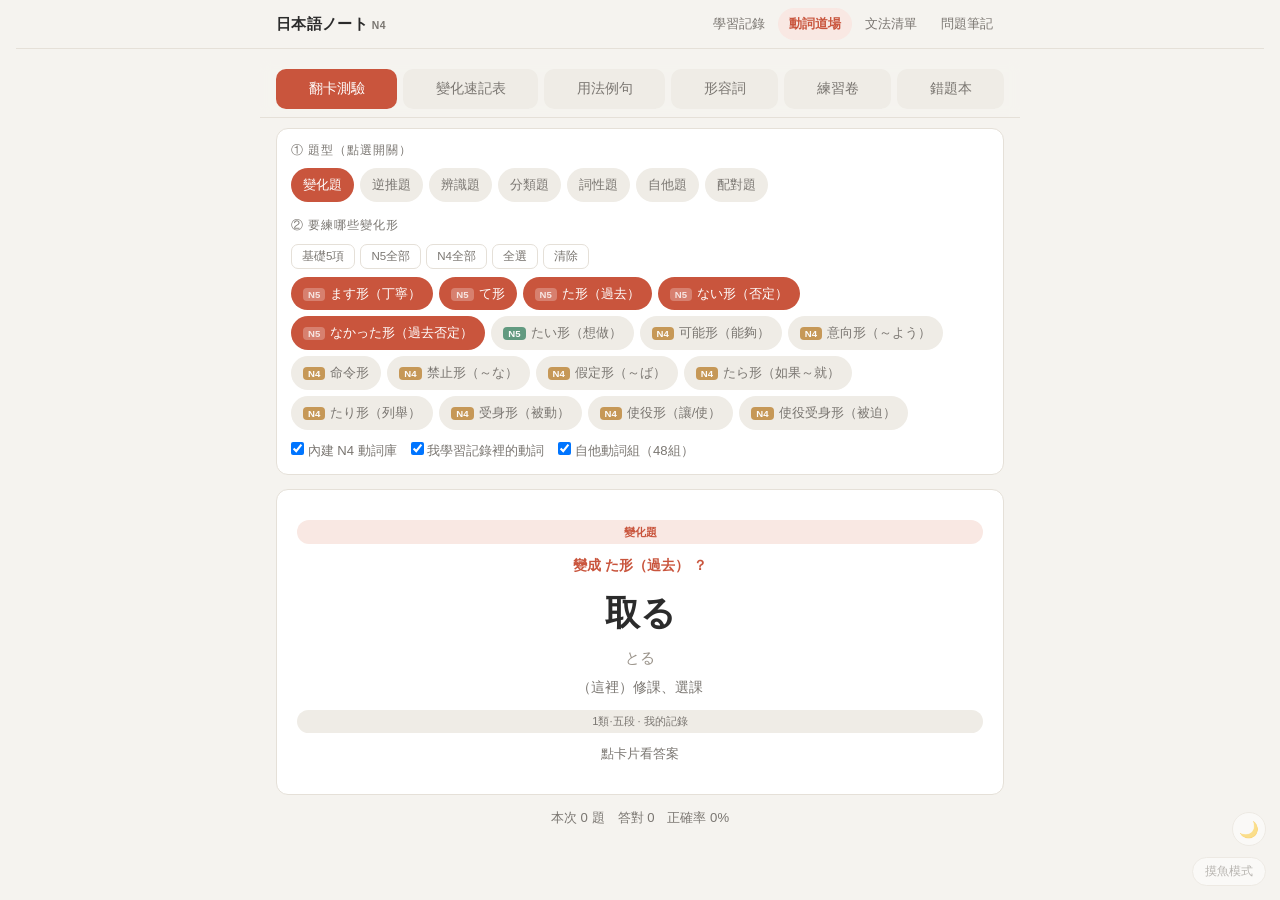
==== commit fc668d92: "新增 N5 文法練習卷（4 頁題目 ＋ 10 頁解答解析） 依提供的 N5 文法總表章節出題，例句為原創，未複製原資料內容。  - tools/make-n5-worksheet.js：題庫與排版產生" ====
--- a/drill.html
+++ b/drill.html
@@ -1670,6 +1670,12 @@
    新增練習卷時，把 PDF 放進 worksheets/，在這個陣列加一筆即可。 */
 const SHEETS = [
   {
+    title: "第2卷　N5 基礎文法總複習",
+    desc: "全 203 題／4 頁 A4。① 名詞句・動詞句・形容詞句・指示語・移動存在・比較・助詞 ② て形的作法與て形句型 ③ ない形・希望・時間前後・授受動詞 ④ こと・假設・引用・副詞化・連體修飾・確認＋中翻日。解答卷附每題解析。",
+    q: "worksheets/n5-grammar-01-questions.pdf",
+    a: "worksheets/n5-grammar-01-answers.pdf"
+  },
+  {
     title: "第1卷　動詞變化基礎～接續",
     desc: "全 133 題／5 頁 A4。第1回 基本5形 → 第2回 N4 各形 → 第3回 兩段接續（A→B）→ 第4回 三段接續（A→B→C）→ 第5回 綜合（自他動詞・形容詞・句子改寫）。解答附每一步的詞性判斷解析。",
     q: "worksheets/n4-verb-drill-01-questions.pdf",
--- a/site.css
+++ b/site.css
@@ -3,6 +3,7 @@
 
 :root{
   --shell-max: 760px;
+  --topbar-h: 41px;
   --shell-pad: 16px;
   --radius: 12px;
   /* 全站統一主色（原本問題筆記是藍色，造成三頁看起來像三個網站） */
@@ -51,7 +52,7 @@
 
 /* ── 搜尋列：黏在置頂列底下 ── */
 .controls{
-  position:sticky; top:41px; z-index:50;
+  position:sticky; top:var(--topbar-h); z-index:50;
   max-width:var(--shell-max); margin:0 auto !important;
   background:var(--bg);
   padding:10px var(--shell-pad) 8px !important;
@@ -62,7 +63,7 @@
 
 /* ── 動詞道場的分頁列：跟著捲動，長頁也能隨時換分頁 ── */
 .tabs{
-  position:sticky; top:41px; margin-top:0 !important; z-index:50;
+  position:sticky; top:var(--topbar-h); margin-top:0 !important; z-index:50;
   background:color-mix(in srgb, var(--bg) 92%, transparent);
   backdrop-filter:blur(6px);
   margin:12px calc(-1 * var(--shell-pad)) 10px !important;
@@ -94,7 +95,7 @@
 .toc-links a:hover{ background:var(--accent); color:#fff; }
 
 /* 捲動定位時不要被置頂列蓋住 */
-.sec-h, details.sec, [id^="sec-"]{ scroll-margin-top:96px; }
+.sec-h, details.sec, [id^="sec-"]{ scroll-margin-top:calc(var(--topbar-h) + 60px); }
 
 /* ── 降低盒中盒的層次感：外層卡片不再加底色，只留一條線 ── */
 .card{ border-radius:var(--radius) !important; }
@@ -120,8 +121,6 @@
   .topnav a{ padding:4px 8px; font-size:0.76rem; }
   header{ padding-top:14px !important; }
   header h1{ font-size:1.05rem !important; }
-  .tabs{ top:37px; }
-  .controls{ top:37px; }
   /* 手機不要讓分頁列擠成兩排吃掉螢幕，改成單排橫向捲動 */
   .tabs{ flex-wrap:nowrap !important; overflow-x:auto; scrollbar-width:none; }
   .tabs::-webkit-scrollbar{ display:none; }
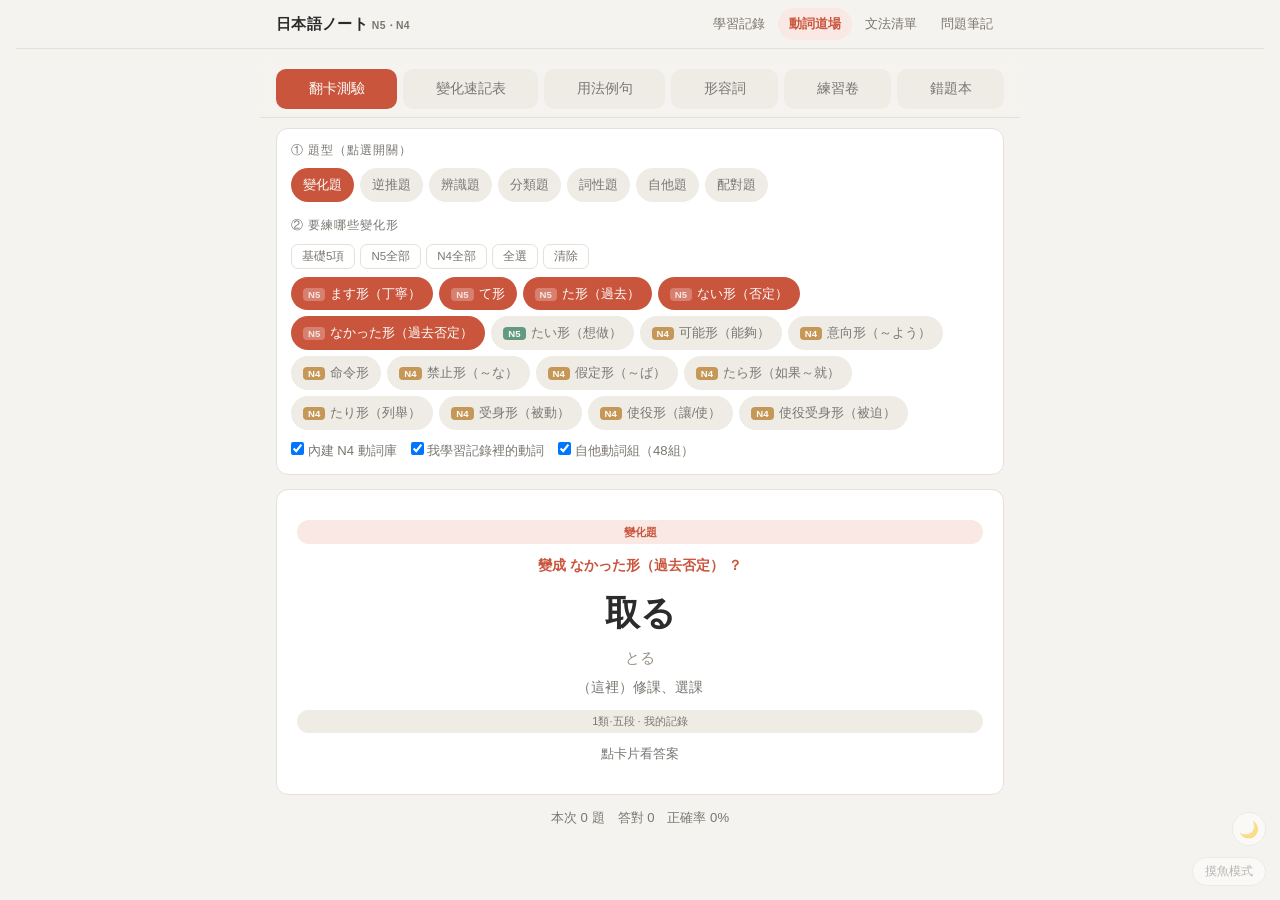
==== commit 84145eb1: "新增 N5 弱點加強卷（2 頁題目 ＋ 4 頁解答解析） 依第2卷批改後的錯誤群出題，不重出已經會的部分。  - tools/make-n5-review.js：新產生器   · 動詞變化答案一律向 " ====
--- a/drill.html
+++ b/drill.html
@@ -1670,6 +1670,12 @@
    新增練習卷時，把 PDF 放進 worksheets/，在這個陣列加一筆即可。 */
 const SHEETS = [
   {
+    title: "第3卷　N5 弱點加強（依第2卷錯題出題）",
+    desc: "全 74 題＋52 格表格／2 頁 A4。專攻第2卷錯最多的九個點：① 濁音判斷（て形・た形）② い形容詞六變化表 ③ な形容詞・名詞六變化表 ④ 指示語距離 ⑤ 助詞・存在動詞 ⑥ て形句型 ⑦ ない形句型（哪些要去い）⑧ ませんか／ましょうか ⑨ 時間前後的時態 ⑩ 中翻日。",
+    q: "worksheets/n5-review-02-questions.pdf",
+    a: "worksheets/n5-review-02-answers.pdf"
+  },
+  {
     title: "第2卷　N5 基礎文法總複習",
     desc: "全 203 題／4 頁 A4。① 名詞句・動詞句・形容詞句・指示語・移動存在・比較・助詞 ② て形的作法與て形句型 ③ ない形・希望・時間前後・授受動詞 ④ こと・假設・引用・副詞化・連體修飾・確認＋中翻日。解答卷附每題解析。",
     q: "worksheets/n5-grammar-01-questions.pdf",
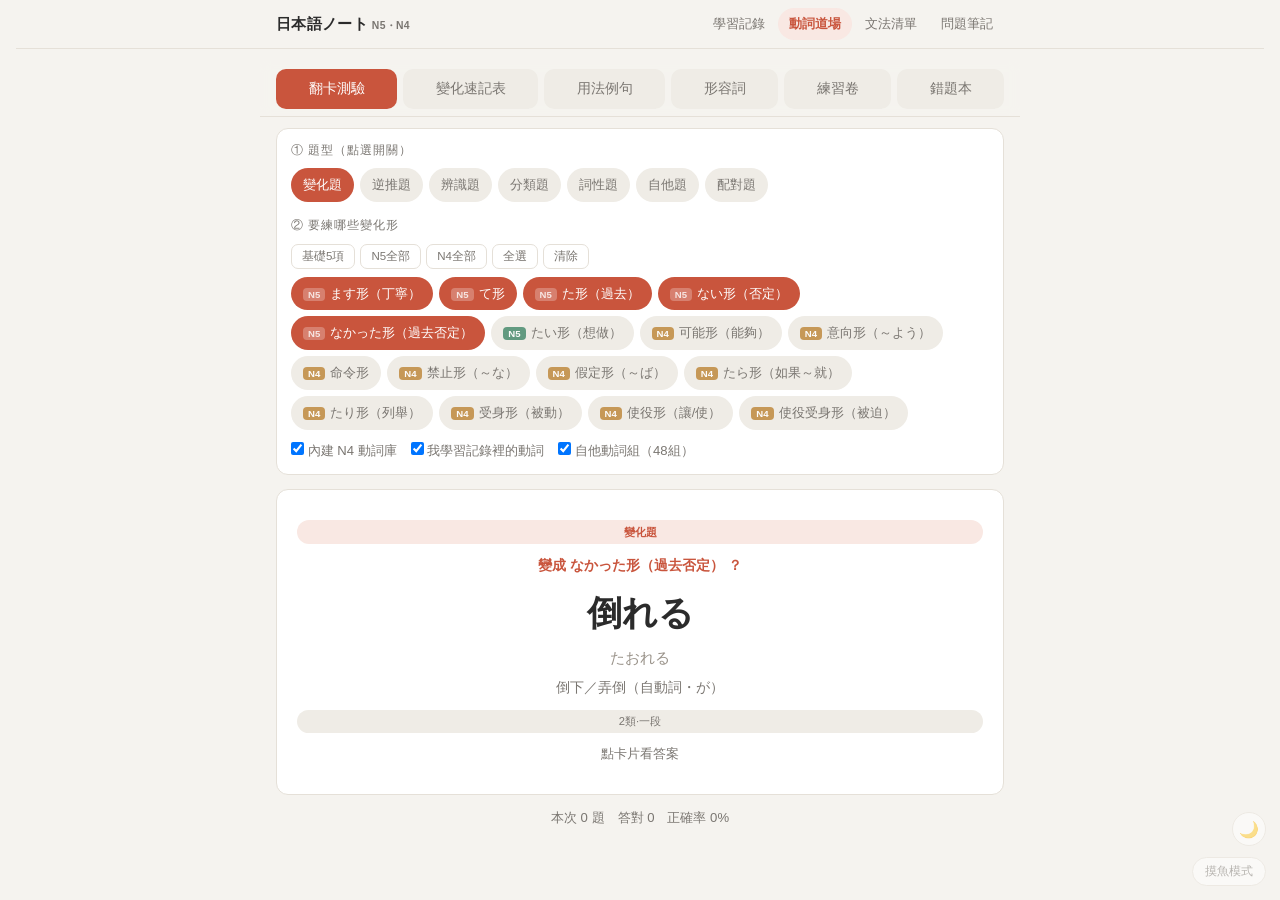
==== commit 68d0307e: "新增 N5 造句練習卷（2 頁題目 ＋ 3 頁解答） 全部是造句題：給中文與部分單字提示，自己寫出完整日文句子。  - tools/make-n5-sakubun.js：新產生器   · 參考解答中凡" ====
--- a/drill.html
+++ b/drill.html
@@ -1670,6 +1670,12 @@
    新增練習卷時，把 PDF 放進 worksheets/，在這個陣列加一筆即可。 */
 const SHEETS = [
   {
+    title: "第4卷　N5 造句練習（全部是造句題）",
+    desc: "全 42 題／2 頁 A4。每題給中文與部分單字提示，自己寫出完整日文句子。涵蓋 N5 全部文法點：名詞句・形容詞句／指示語・移動・存在・比較／助詞／邀約提議／て形句型／ない形・希望／時間前後・ながら／授受動詞／こと・假設・引用・連體修飾・でしょう。解答卷附參考解答與每題對應的知識點，最後有涵蓋範圍清單。",
+    q: "worksheets/n5-sakubun-03-questions.pdf",
+    a: "worksheets/n5-sakubun-03-answers.pdf"
+  },
+  {
     title: "第3卷　N5 弱點加強（依第2卷錯題出題）",
     desc: "全 74 題＋52 格表格／2 頁 A4。專攻第2卷錯最多的九個點：① 濁音判斷（て形・た形）② い形容詞六變化表 ③ な形容詞・名詞六變化表 ④ 指示語距離 ⑤ 助詞・存在動詞 ⑥ て形句型 ⑦ ない形句型（哪些要去い）⑧ ませんか／ましょうか ⑨ 時間前後的時態 ⑩ 中翻日。",
     q: "worksheets/n5-review-02-questions.pdf",
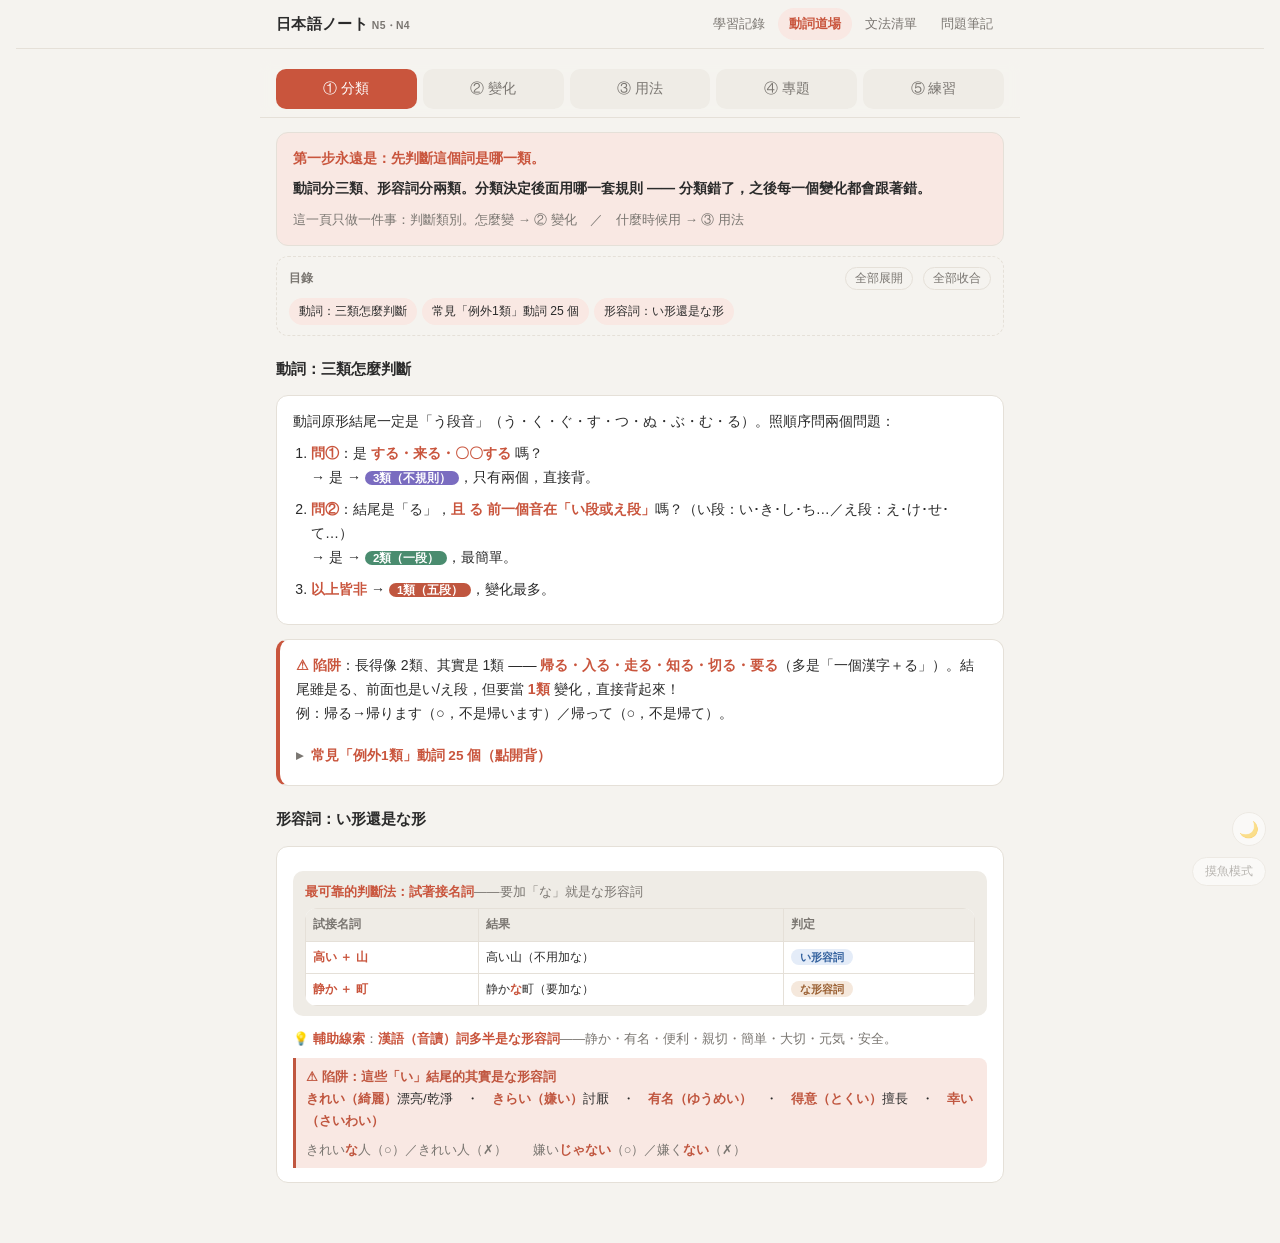
==== commit 3ccb1d26: "動詞道場重新整理：6 個分頁 → 5 個，依學習順序排列，去除跨分頁重複 分頁順序改為學習順序：① 分類 → ② 變化 → ③ 用法 → ④ 專題 → ⑤ 練習 （原本翻卡測驗排第一、速記表與用法例句" ====
--- a/drill.html
+++ b/drill.html
@@ -362,50 +362,22 @@
   </header>
 
   <div class="tabs">
-    <div class="tab active" data-panel="quiz">翻卡測驗</div>
-    <div class="tab" data-panel="ref">變化速記表</div>
-    <div class="tab" data-panel="usage">用法例句</div>
-    <div class="tab" data-panel="adj">形容詞</div>
-    <div class="tab" data-panel="sheets">練習卷</div>
-    <div class="tab" data-panel="mistakes">錯題本 <span id="mistakeCount" class="cnt-badge"></span></div>
+    <div class="tab" data-panel="class">① 分類</div>
+    <div class="tab" data-panel="conj">② 變化</div>
+    <div class="tab" data-panel="usage">③ 用法</div>
+    <div class="tab" data-panel="topics">④ 專題</div>
+    <div class="tab" data-panel="practice">⑤ 練習 <span id="mistakeCount" class="cnt-badge"></span></div>
   </div>
 
-  <!-- 翻卡 -->
-  <div class="panel active" id="panel-quiz">
-    <div class="opts">
-      <div class="lbl">① 題型（點選開關）</div>
-      <div class="chips" id="typeChips"></div>
-
-      <div class="lbl" style="margin-top:14px;">② 要練哪些變化形</div>
-      <div class="presets">
-        <button class="pbtn" data-preset="basic">基礎5項</button>
-        <button class="pbtn" data-preset="n5">N5全部</button>
-        <button class="pbtn" data-preset="n4">N4全部</button>
-        <button class="pbtn" data-preset="all">全選</button>
-        <button class="pbtn" data-preset="none">清除</button>
-      </div>
-      <div class="chips" id="formChips"></div>
-
-      <div class="srcrow">
-        <label><input type="checkbox" id="srcBuiltin" checked> 內建 N4 動詞庫</label>
-        <label><input type="checkbox" id="srcMine" checked> 我學習記錄裡的動詞</label>
-        <label><input type="checkbox" id="srcPairs" checked> 自他動詞組（48組）</label>
-      </div>
-    </div>
-    <div class="card" id="card"></div>
-    <div class="score" id="score"></div>
-  </div>
-
-  <!-- 速記表 -->
-  <div class="panel" id="panel-ref">
-
+  <!-- ① 分類 -->
+  <div class="panel" id="panel-class">
     <div class="ref-note intro">
-      <b>學習順序：先分類，再變化</b>
-      <div class="steps3">① 先判斷是第幾類 → ② 套該類規則 → ③ 六形態全解鎖</div>
-      <div class="sixforms">六形態：原形 → ます形（禮貌）／て形（連接・請求）／た形（過去）／ない形（否定）／なかった形（過去否定）</div>
-    </div>
-
-    <div class="sec-h"><span class="step-badge">STEP 1</span> 先判斷：這個動詞是第幾類？</div>
+      <b>第一步永遠是：先判斷這個詞是哪一類。</b>
+      <div class="steps3">動詞分三類、形容詞分兩類。分類決定後面用哪一套規則 —— 分類錯了，之後每一個變化都會跟著錯。</div>
+      <div class="sixforms">這一頁只做一件事：判斷類別。怎麼變 → ② 變化　／　什麼時候用 → ③ 用法</div>
+    </div>
+
+    <div class="sec-h">動詞：三類怎麼判斷</div>
     <div class="ref-note">
       動詞原形結尾一定是「う段音」（う・く・ぐ・す・つ・ぬ・ぶ・む・る）。照順序問兩個問題：
       <ol class="flow">
@@ -453,9 +425,37 @@
       </details>
     </div>
 
-    <div class="sec-h"><span class="step-badge">STEP 2</span> 判斷完，套該類規則</div>
-
+    
+    <div class="sec-h">形容詞：い形還是な形</div>
     <div class="ref-note">
+            <div class="pick">
+        <div class="pick-h"><b>最可靠的判斷法：試著接名詞</b>——要加「な」就是な形容詞</div>
+        <table class="onbin pickt">
+          <tr><th>試接名詞</th><th>結果</th><th>判定</th></tr>
+          <tr><td class="form">高い ＋ 山</td><td>高い山（不用加な）</td><td><span class="adj-i">い形容詞</span></td></tr>
+          <tr><td class="form">静か ＋ 町</td><td>静か<b>な</b>町（要加な）</td><td><span class="adj-na">な形容詞</span></td></tr>
+        </table>
+      </div>
+      <div class="mini"><b>💡 輔助線索</b>：<b>漢語（音讀）詞多半是な形容詞</b>——静か・有名・便利・親切・簡単・大切・元気・安全。</div>
+      <div class="uc-warn">
+        <b>⚠ 陷阱：這些「い」結尾的其實是な形容詞</b><br>
+        <b>きれい（綺麗）</b>漂亮/乾淨　・　<b>きらい（嫌い）</b>討厭　・　<b>有名（ゆうめい）</b>　・　<b>得意（とくい）</b>擅長　・　<b>幸い（さいわい）</b>
+        <div class="mini" style="margin-top:6px;">きれい<b>な</b>人（○）／きれい人（✗）　　嫌い<b>じゃない</b>（○）／嫌く<b>ない</b>（✗）</div>
+      </div>
+    </div>
+
+      </div>
+
+  <!-- ② 變化 -->
+  <div class="panel" id="panel-conj">
+    <div class="ref-note intro">
+      <b>分類好了，這裡查「怎麼變」。</b>
+      <div class="steps3">先套該類的規則 → 六形態（ます／て／た／ない／なかった／原形）就全部解鎖。</div>
+      <div class="sixforms">這一頁只給規則和查詢表，不講用法。每種變化什麼時候用 → ③ 用法</div>
+    </div>
+
+    <div class="sec-h">動詞：各類的變化規則</div>
+<div class="ref-note">
       <b><span class="cls cls3">3類</span> 不規則・直接背（只有兩個）</b>
       <ul>
         <li><b>する</b> → します・して・した・しない・しなかった</li>
@@ -529,25 +529,128 @@
         <b>★ 記憶訣竅</b>：あ段＝<b>不要/被動使役</b>　い段＝<b>禮貌/想要</b>　う段＝<b>原形不加東西</b>　え段＝<b>能夠/如果/命令</b>　お段＝<b>一起吧</b>
       </div>
       <div class="mini">
-        <b>⚠ 兩個注意</b>：① <b>て形／た形不照這個段規律</b>，它們來自い段但發生音便（見上方音便表），要另外背。
-        ② <b>あ段的例外</b>：語尾「う」的動詞要變<b>わ</b>不是あ —— 買う→買<b>わ</b>ない（○）／買あない（✗），因為現代日文わ行只剩「わ」。
-        ③ 這張表是<b>1類專用</b>；2類一律「去る」、3類不規則。
-      </div>
-      <div class="mini xref">📖 <b>這裡是「怎麼變」的查詢表</b>。想知道<b>每種變化什麼時候用、接完之後變成什麼詞</b> → 請看 <b>「用法例句」</b>分頁。</div>
-    </div>
-
-    <div class="sec-h">六形態對照（判斷正確後就全解鎖）</div>
+        <b>⚠ 注意</b>：① <b>て形／た形不照這個段規律</b>，它們來自い段但發生音便（見上方音便表），要另外背。
+        ② 這張表是<b>1類專用</b>；2類一律「去る」、3類不規則 —— 2類／3類的 N4 形態見下方對照表。
+      </div>
+      <div class="mini xref">📖 這一頁只講<b>怎麼變</b>。每種變化<b>什麼時候用、接完之後變成什麼詞</b> → 「③ 用法」分頁。</div>
+    </div>
+
+    
+    <div class="sec-h">N4 形態：三類一次對照（上表只講 1類，這裡補齊 2類・3類）</div>
+    <div class="ref-note">
+      <div class="tbl-wrap">
+        <table class="onbin pickt">
+          <tr><th>形態</th><th><span class="cls cls1">1類</span> 飲む</th><th><span class="cls cls2">2類</span> 食べる</th><th><span class="cls cls3">3類</span> する／来る</th></tr>
+          <tr><td class="form">可能（能～）</td><td>え段＋<b>る</b>　飲める</td><td>去る＋<b>られる</b>　食べられる</td><td>できる／来られる</td></tr>
+          <tr><td class="form">受身（被～）</td><td>あ段＋<b>れる</b>　飲まれる</td><td>去る＋<b>られる</b>　食べられる</td><td>される／来られる</td></tr>
+          <tr><td class="form">使役（叫～做）</td><td>あ段＋<b>せる</b>　飲ませる</td><td>去る＋<b>させる</b>　食べさせる</td><td>させる／来させる</td></tr>
+          <tr><td class="form">假定 ば（如果）</td><td>え段＋<b>ば</b>　飲めば</td><td>去る＋<b>れば</b>　食べれば</td><td>すれば／来れば</td></tr>
+          <tr><td class="form">命令</td><td>え段　飲め</td><td>去る＋<b>ろ</b>　食べろ</td><td>しろ／来い</td></tr>
+          <tr><td class="form">意向（～吧）</td><td>お段＋<b>う</b>　飲もう</td><td>去る＋<b>よう</b>　食べよう</td><td>しよう／来よう</td></tr>
+          <tr><td class="form">禁止 な（不准）</td><td>辭書形＋<b>な</b>　飲むな</td><td>辭書形＋<b>な</b>　食べるな</td><td>するな／来るな</td></tr>
+        </table>
+      </div>
+      <div class="mini">⚠ 2類的<b>可能形和受身形長得一模一樣</b>（食べられる），怎麼分 → 「④ 專題」分頁。</div>
+    </div>
+
+<div class="sec-h">六形態對照（判斷正確後就全解鎖）</div>
     <div class="tbl-wrap">
       <table id="refTable"></table>
     </div>
-    <div class="ref-note tail"><b>先分類，再變化</b> —— 判斷正確後，套上該類規則，六種形態就全部解鎖了！</div>
-  </div>
-
-  <!-- 用法例句 -->
+    
+    <div class="sec-h">形容詞：變化對照表</div>
+        <div class="tbl-wrap">
+      <table class="onbin adjtbl">
+        <tr>
+          <th>用法</th>
+          <th class="h-i">い形容詞<div class="th-s">高い（貴/高）</div></th>
+          <th class="h-na">な形容詞<div class="th-s">静か（安靜）</div></th>
+        </tr>
+        <tr><td class="form">現在・肯定</td><td>高<b>い</b></td><td>静か<b>だ</b></td></tr>
+        <tr><td class="form">現在・否定</td><td>高<b>くない</b></td><td>静か<b>じゃない</b></td></tr>
+        <tr><td class="form">過去・肯定</td><td>高<b>かった</b></td><td>静か<b>だった</b></td></tr>
+        <tr><td class="form">過去・否定</td><td>高<b>くなかった</b></td><td>静か<b>じゃなかった</b></td></tr>
+        <tr class="sep"><td class="form">て形（連接）</td><td>高<b>くて</b></td><td>静か<b>で</b></td></tr>
+        <tr><td class="form">副詞化（修飾動詞）</td><td>高<b>く</b></td><td>静か<b>に</b></td></tr>
+        <tr><td class="form">接名詞</td><td>高<b>い</b>山</td><td>静か<b>な</b>町</td></tr>
+        <tr><td class="form">變成～（なる）</td><td>高<b>く</b>なる</td><td>静か<b>に</b>なる</td></tr>
+      </table>
+    </div>
+    <div class="ref-note">
+      <div class="sub-h">★ 記憶重點：い形把「い」拆掉換東西，な形整個不動只換後面</div>
+      <div class="mini"><b>一句話</b>：い形的變化幾乎都圍繞「<b>く</b>」；な形的變化幾乎都圍繞「<b>だ／で／に／な</b>」。</div>
+    </div>
+
+    <details class="sec grp">
+      <summary><span class="grp-tag g-u">丁寧體</span> です／ではありません 完整表 <span class="cnt">8</span></summary>
+      <div class="grp-body">
+        <div class="tbl-wrap">
+          <table class="onbin adjtbl">
+            <tr><th>用法</th><th class="h-i">い形容詞</th><th class="h-na">な形容詞</th></tr>
+            <tr><td class="form">現在・肯定</td><td>高い<b>です</b></td><td>静か<b>です</b></td></tr>
+            <tr><td class="form">現在・否定</td><td>高くない<b>です</b><div class="th-s">＝高く<b>ありません</b></div></td><td>静か<b>じゃないです</b><div class="th-s">＝静か<b>ではありません</b></div></td></tr>
+            <tr><td class="form">過去・肯定</td><td>高かった<b>です</b></td><td>静か<b>でした</b></td></tr>
+            <tr><td class="form">過去・否定</td><td>高くなかった<b>です</b><div class="th-s">＝高く<b>ありませんでした</b></div></td><td>静か<b>じゃなかったです</b><div class="th-s">＝静か<b>ではありませんでした</b></div></td></tr>
+          </table>
+        </div>
+        <div class="uc-warn">
+          ⚠ <b>い形容詞不能說「高いでした」！</b><br>
+          過去式要變在<b>形容詞本身</b>：高<b>かった</b>です（○）／高いでした（✗）。
+          <div class="mini" style="margin-top:6px;">な形容詞才是「静か<b>でした</b>」——因為な形的過去變在です上面。這是最常見的錯誤之一。</div>
+        </div>
+        <div class="uc-note">ではありません 比 じゃないです 更正式；口語日常用 じゃない 就好。</div>
+      </div>
+    </details>
+
+        <details class="sec grp danger">
+      <summary><span class="grp-tag g-x">特殊</span> いい・大きな・同じ <span class="cnt">3</span></summary>
+      <div class="grp-body">
+
+        <div class="uc">
+          <div class="uc-h">① いい／よい ── 變化時要換成「よ」</div>
+          <div class="uc-m">最重要的不規則形容詞。<b>いい 只能用在「現在肯定」，其他形態全部改用 よ</b>。</div>
+          <div class="tbl-wrap">
+            <table class="onbin pickt">
+              <tr><th>用法</th><th>○ 正確</th><th>✗ 錯誤</th></tr>
+              <tr><td class="form">現在肯定</td><td><b>いい</b>／よい</td><td>—</td></tr>
+              <tr><td class="form">否定</td><td><b>よ</b>くない</td><td class="wrong">いくない</td></tr>
+              <tr><td class="form">過去</td><td><b>よ</b>かった</td><td class="wrong">いかった</td></tr>
+              <tr><td class="form">過去否定</td><td><b>よ</b>くなかった</td><td class="wrong">いくなかった</td></tr>
+              <tr><td class="form">て形</td><td><b>よ</b>くて</td><td class="wrong">いくて</td></tr>
+              <tr><td class="form">副詞</td><td><b>よ</b>く</td><td class="wrong">いく</td></tr>
+            </table>
+          </div>
+          <div class="uc-note">複合詞同理：かっこ<b>いい</b>→かっこ<b>よ</b>かった／かっこ<b>よ</b>くない。「よかった！」＝太好了！是超高頻口語。</div>
+        </div>
+
+        <div class="uc">
+          <div class="uc-h">② 大きな・小さな ── 只能接名詞</div>
+          <div class="uc-m">大きい・小さい 是正常い形容詞；但另有 <b>大きな・小さな</b> 這種形態，<b>只能直接接名詞，不能變化</b>。</div>
+          <ul class="ex">
+            <li>大き<b>い</b>家／大き<b>な</b>家<span class="tr">兩個都對（大きな 語感較文學/柔和）</span></li>
+            <li>この家は大き<b>い</b>。<span class="tr">○ 當述語只能用 大きい</span></li>
+            <li><span class="wrong">この家は大きな。</span><span class="tr">✗ 大きな 不能當述語</span></li>
+          </ul>
+          <div class="uc-note">同類還有 おかしな（奇怪的）、いろんな（各種的）——都只能接名詞。</div>
+        </div>
+
+        <div class="uc">
+          <div class="uc-h">③ 同じ ── な形容詞但接名詞不加な</div>
+          <div class="uc-m">同じ（おなじ）是な形容詞，但<b>接名詞時例外不加な</b>。</div>
+          <ul class="ex">
+            <li>同じ<b>本</b><span class="tr">○ 不用加な（同じな本 ✗）</span></li>
+            <li>これと同じ<b>です</b>。<span class="tr">○ 當述語照な形變化</span></li>
+            <li>同じ<b>だった</b>。<span class="tr">○ 過去式照な形</span></li>
+          </ul>
+        </div>
+      </div>
+    </details>
+
+      </div>
+
+  <!-- ③ 用法 -->
   <div class="panel" id="panel-usage">
-
-    <!-- ① 核心地圖 -->
-    <div class="ref-note intro">
+<div class="ref-note intro">
       <b>動詞變化的全貌 ── 三步驟</b>
       <div class="flow3">
         <div class="f3"><span class="f3n">①</span>取 <b>基底</b><div class="f3s">把原形改成能接東西的形狀</div></div>
@@ -558,7 +661,11 @@
       </div>
     </div>
 
-    <!-- STEP1 基底表 -->
+        <div class="ref-note">
+      <div class="mini xref">📖 這一頁講<b>接了什麼尾巴 ＝ 什麼意思</b>、<b>接完變成什麼詞</b>。每個形<b>怎麼變</b>的作法一律在「② 變化」分頁，這裡不重複。</div>
+    </div>
+
+<!-- STEP1 基底表 -->
     <div class="ref-note">
       <div class="sub-h">STEP ① 四個基底 ── 所有變化都從這裡長出來</div>
       <div class="tbl-wrap">
@@ -577,7 +684,7 @@
         </table>
       </div>
       <div class="mini"><b>💡 為什麼2類最簡單？</b> 上表<span class="same-demo">標色</span>的格子代表「ます基底 ＝ ない基底」（都只是去る）。1類要分兩種（い段／あ段），2類記一個就好。</div>
-      <div class="mini">※ 「段」的說法<b>只適用1類</b>；2類一律去る、3類背起來。查怎麼變 → 見「變化速記表」分頁。</div>
+      <div class="mini">※ 「段」的說法<b>只適用1類</b>；2類一律去る、3類背起來。怎麼變 → 「② 變化」分頁。</div>
     </div>
 
     <!-- STEP3 結果詞性（重點觀念） -->
@@ -614,10 +721,6 @@
     <details class="sec grp">
       <summary><span class="grp-tag g-i">ます基底</span> ます・たい・ながら・やすい／にくい・すぎる <span class="cnt">5</span></summary>
       <div class="grp-body">
-        <div class="base-how">
-          <b>怎麼取基底？</b> 先變ます形，再<b>去掉ます</b> ── 三類通用<br>
-          飲む→飲み<s>ます</s>＝<b>飲み</b>　／　食べる→食べ<s>ます</s>＝<b>食べ</b>　／　する→<b>し</b>　／　来る→<b>き</b>
-        </div>
         <div class="tbl-wrap">
           <table class="onbin pickt">
             <tr><th>接什麼</th><th>意思</th><th>結果詞性</th></tr>
@@ -685,10 +788,6 @@
     <details class="sec grp">
       <summary><span class="grp-tag g-a">ない基底</span> ない・なかった・受身・使役 <span class="cnt">4</span></summary>
       <div class="grp-body">
-        <div class="base-how">
-          <b>怎麼取基底？</b> 1類→語尾改<b>あ段</b>（飲む→飲ま）／2類→<b>去る</b>（食べる→食べ）／3類→する→し、来る→こ<br>
-          <span class="warn-inline">★1類例外：語尾「う」變<b>わ</b>不是あ（買う→買<b>わ</b>ない）</span>
-        </div>
         <div class="tbl-wrap">
           <table class="onbin pickt">
             <tr><th>接什麼</th><th>意思</th><th>結果詞性</th></tr>
@@ -719,7 +818,7 @@
             <li>お菓子<b>は</b>弟<b>に</b>食べられた。<span class="tr">點心被弟弟吃掉了。（お菓子＝被吃的，弟＝吃的人）</span></li>
             <li>私<b>は</b>先生<b>に</b>褒められた。<span class="tr">我被老師稱讚了。</span></li>
           </ul>
-          <div class="uc-note">詳細陷阱 → 見下方「易混淆專區」</div>
+          <div class="uc-note">詳細陷阱 → 「④ 專題」分頁</div>
         </div>
 
         <div class="uc">
@@ -738,10 +837,6 @@
     <details class="sec grp">
       <summary><span class="grp-tag g-t">て／た形</span> 連接・請求・進行・過去・經驗 <span class="cnt">2</span></summary>
       <div class="grp-body">
-        <div class="base-how">
-          <b>怎麼取基底？</b> <b>不照段規律</b>，走<b>音便</b>（う・つ・る→って／ぬ・む・ぶ→んで／く→いて／ぐ→いで／す→して；行く→行って）。<br>
-          2類直接去る＋て（食べて）、3類 して／きて。<span class="mini">完整音便表 → 見「變化速記表」分頁</span>
-        </div>
 
         <div class="uc">
           <div class="uc-h">て形 <span class="rt r-x">接續用</span></div>
@@ -772,7 +867,6 @@
     <details class="sec grp">
       <summary><span class="grp-tag g-u">辭書形</span> 原形・連體修飾・禁止な <span class="cnt">2</span></summary>
       <div class="grp-body">
-        <div class="base-how"><b>怎麼取基底？</b> 就是<b>原形本身</b>，什麼都不用改。</div>
 
         <div class="uc">
           <div class="uc-h">辭書形（原形）<span class="rt r-x">常體</span></div>
@@ -802,19 +896,10 @@
     <details class="sec grp">
       <summary><span class="grp-tag g-e">え段</span> 可能・假定ば・命令 <span class="cnt">3</span></summary>
       <div class="grp-body">
-        <div class="base-how"><b>怎麼取基底？</b> 1類→語尾改<b>え段</b>（飲む→飲め）／2類與3類見各項說明。</div>
 
         <div class="uc">
           <div class="uc-h">可能形（能～）<span class="rt r-2">2類動詞</span></div>
           <div class="uc-m">能力或可能性。<b>對象用 が 不用 を</b>。</div>
-          <div class="tbl-wrap">
-            <table class="onbin pickt">
-              <tr><th>類別</th><th>怎麼變</th><th>例</th></tr>
-              <tr><td class="form">1類</td><td>え段＋<b>る</b></td><td>飲む→飲<b>める</b></td></tr>
-              <tr><td class="form">2類</td><td>去る＋<b>られる</b></td><td>食べる→食べ<b>られる</b></td></tr>
-              <tr><td class="form">3類</td><td>不規則</td><td>する→<b>できる</b>／来る→<b>来られる</b></td></tr>
-            </table>
-          </div>
           <ul class="ex">
             <li>日本語<b>が</b>少し<b>話せる</b>。<span class="tr">我會說一點日文。</span></li>
             <li>アルバイト代<b>が</b>20日に<b>もらえます</b>。<span class="tr">20號能領到打工費。（もらえる是2類，所以是去る＋ます）</span></li>
@@ -823,7 +908,7 @@
 
         <div class="uc">
           <div class="uc-h">假定形 〜ば（如果）<span class="rt r-x">到此為止</span></div>
-          <div class="uc-m">條件句。1類→え段＋ば／2類→去る＋れば／3類→すれば・来れば。</div>
+          <div class="uc-m">條件句「如果〜」。</div>
           <ul class="ex">
             <li>薬を<b>飲めば</b>、よくなる。<span class="tr">吃了藥就會好。</span></li>
             <li>どう<b>すれば</b>いいですか。<span class="tr">該怎麼做才好？（超常用）</span></li>
@@ -832,7 +917,7 @@
 
         <div class="uc">
           <div class="uc-h">命令形 <span class="rt r-x">到此為止</span></div>
-          <div class="uc-m">最強硬的命令。1類→え段（飲め）／2類→去る＋ろ（食べろ）／3類→しろ・来い。</div>
+          <div class="uc-m">最強硬的命令。</div>
           <ul class="ex">
             <li>早く<b>来い</b>！<span class="tr">快點過來！</span></li>
             <li>勝手に<b>しろ</b>。<span class="tr">隨你便。</span></li>
@@ -847,7 +932,6 @@
     <details class="sec grp">
       <summary><span class="grp-tag g-o">お段</span> 意向形（～吧） <span class="cnt">1</span></summary>
       <div class="grp-body">
-        <div class="base-how"><b>怎麼取基底？</b> 1類→語尾改<b>お段</b>＋う（飲む→飲もう）／2類→去る＋よう（食べよう）／3類→しよう・来よう。</div>
         <div class="uc">
           <div class="uc-h">意向形 <span class="rt r-x">到此為止</span></div>
           <div class="uc-m">邀約「一起～吧」或表達自己的打算。丁寧版＝〜ましょう。</div>
@@ -860,239 +944,8 @@
       </div>
     </details>
 
-    <!-- 自他動詞 -->
-    <details class="sec grp">
-      <summary><span class="grp-tag g-a">自他動詞</span> 自動詞（が）⇄ 他動詞（を） <span class="cnt">48組</span></summary>
-      <div class="grp-body">
-        <div class="base-how">
-          <b>核心：不是換助詞，是換動詞。</b>日文有兩個長得像但不同的動詞配成一組——一個天生配 <b>が</b>，一個天生配 <b>を</b>。
-        </div>
-        <div class="tbl-wrap">
-          <table class="onbin pickt">
-            <tr><th></th><th class="j-i">自動詞</th><th class="j-t">他動詞</th></tr>
-            <tr><td class="form">句型</td><td>［東西］<b>が</b>＋動詞</td><td>［人］が［東西］<b>を</b>＋動詞</td></tr>
-            <tr><td class="form">焦點</td><td>東西怎麼了（結果/狀態）</td><td>誰做了什麼（動作/意圖）</td></tr>
-            <tr><td class="form">例</td><td>ドア<b>が</b>開いた<br><span class="tr">門開了（沒說是誰）</span></td><td>私がドア<b>を</b>開けた<br><span class="tr">我把門打開</span></td></tr>
-          </table>
-        </div>
-        <div class="uc-warn">
-          <b>★ 兩條秒判規則</b><br>
-          ① 語尾是「<b>す</b>」→ 幾乎都是<b>他動詞</b>（消す・壊す・出す・動かす・落とす・直す・倒す・汚す）<br>
-          ② 語尾是「<b>〜ある</b>」→ 幾乎都是<b>自動詞</b>（閉まる・始まる・集まる・変わる・決まる・上がる・見つかる）
-          <div class="mini" style="margin-top:6px;">語源：他動詞的 <b>s</b> 音自古就是「使役」標記（使某物變成某狀態）＝有人出手；自動詞的 <b>-ar-</b> 與「<b>ある</b>（存在）」同源＝處於某狀態。</div>
-        </div>
-
-        <div class="uc">
-          <div class="uc-h">實用語感：自動詞可以淡化責任</div>
-          <ul class="ex">
-            <li>コップ<b>が割れました</b>。<span class="tr">杯子破了。（沒說是誰弄的）</span></li>
-            <li>コップ<b>を割りました</b>。<span class="tr">我把杯子打破了。（承認是我）</span></li>
-          </ul>
-          <div class="uc-note">日本人很常用自動詞不點名是誰做的，這是重要的社交語感。</div>
-        </div>
-
-        <div class="uc">
-          <div class="uc-h">進階：ている vs てある（N4常考）</div>
-          <div class="tbl-wrap">
-            <table class="onbin pickt">
-              <tr><th></th><th>自動詞＋ている</th><th>他動詞＋てある</th></tr>
-              <tr><td class="form">意思</td><td>單純描述現在<b>狀態</b></td><td><b>有人刻意做了</b>並保持著</td></tr>
-              <tr><td class="form">例</td><td>電気<b>がついている</b><br><span class="tr">燈亮著</span></td><td>電気<b>がつけてある</b><br><span class="tr">燈被人開著（有目的）</span></td></tr>
-              <tr><td class="form">例</td><td>窓<b>が開いている</b><br><span class="tr">窗開著</span></td><td>窓<b>が開けてある</b><br><span class="tr">有人特意開著（如通風）</span></td></tr>
-            </table>
-          </div>
-          <div class="uc-note">差別在<b>有沒有人的意圖</b>：ている 只講狀態，てある 暗示某人做了且有理由。</div>
-        </div>
-
-        <div class="uc">
-          <div class="uc-h">六組配對總表（按變化模式）</div>
-          <div class="uc-m">點下方展開完整清單。分組記比隨機背有效很多。</div>
-          <div id="pairTables"></div>
-        </div>
-      </div>
-    </details>
-
-    <!-- 易混淆專區 -->
-    <details class="sec grp danger">
-      <summary><span class="grp-tag g-x">易混淆</span> 受身 vs 使役 vs 可能 <span class="cnt">3</span></summary>
-      <div class="grp-body">
-
-        <div class="uc">
-          <div class="uc-h">① 受身 vs 使役 ── 看尾巴</div>
-          <div class="tbl-wrap">
-            <table class="onbin pickt">
-              <tr><th></th><th>受身（被動）</th><th>使役（讓/使）</th></tr>
-              <tr><td class="form">尾巴</td><td>〜<b>れ</b>る／ら<b>れ</b>る</td><td>〜<b>せ</b>る／さ<b>せ</b>る</td></tr>
-              <tr><td class="form">主語</td><td>被做的人</td><td>下指令的人</td></tr>
-              <tr><td class="form">「に」是誰</td><td><b>加害者</b></td><td><b>被使喚的人</b></td></tr>
-              <tr><td class="form">例</td><td>私は母<b>に</b>怒られた<br><span class="tr">我被媽媽罵</span></td><td>母は私<b>を</b>怒らせた<br><span class="tr">我把媽媽惹生氣了</span></td></tr>
-            </table>
-          </div>
-          <div class="uc-note"><b>記憶鉤</b>：<b>れ</b>る＝被（我承受）／<b>せ</b>る＝使（我使喚人）。<b>先看動詞尾巴，再回頭決定「に」是誰</b>，別先看に猜。</div>
-        </div>
-
-        <div class="uc">
-          <div class="uc-h">② 2類的受身和可能長得一模一樣</div>
-          <div class="uc-m"><b>食べられる</b> 既是「被吃」也是「能吃」。靠助詞分辨：</div>
-          <div class="tbl-wrap">
-            <table class="onbin pickt">
-              <tr><th></th><th>可能（能吃）</th><th>受身（被吃）</th></tr>
-              <tr><td class="form">關鍵助詞</td><td>對象用 <b>が</b></td><td>加害者用 <b>に</b></td></tr>
-              <tr><td class="form">例</td><td>刺身<b>が</b>食べられる<br><span class="tr">（我）能吃生魚片</span></td><td>猫<b>に</b>刺身を食べられた<br><span class="tr">生魚片被貓吃了</span></td></tr>
-            </table>
-          </div>
-          <div class="uc-note"><b>快速判斷</b>：句中有「◯◯<b>に</b>」且◯◯是人/動物 → 幾乎都是<b>受身</b>；只有「◯◯<b>が</b>」沒有動作者 → 是<b>可能</b>。</div>
-        </div>
-
-        <div class="uc">
-          <div class="uc-h">③ 受身的三個「中文沒有」的用法</div>
-
-          <div class="sub-h">A. 所有物被動：受害的「人」當主語</div>
-          <div class="uc-m">中文說「<b>我的</b>錢包被偷」，日文把「<b>我</b>」當主語，被偷的東西用 <b>を</b>。</div>
-          <ul class="ex">
-            <li>私<b>は</b>財布<b>を</b>盗まれた。<span class="tr">我的錢包被偷了。（直譯像「我被偷了錢包」）</span></li>
-            <li>弟<b>に</b>お菓子<b>を</b>食べられた。<span class="tr">（我的）點心被弟弟吃掉了。（主語「我」省略）</span></li>
-          </ul>
-
-          <div class="sub-h">B. 迷惑（受害）被動：自動詞也能變被動</div>
-          <div class="uc-m">沒有人「對我做什麼」，但因某事發生而<b>受到困擾</b>。</div>
-          <ul class="ex">
-            <li>雨<b>に</b>降られた。<span class="tr">被雨淋了。（雨不是故意的，但日文用被動表達我受害）</span></li>
-            <li>友達<b>に</b>来られて、勉強できなかった。<span class="tr">朋友來了（害我）沒辦法唸書。</span></li>
-          </ul>
-        </div>
-      </div>
-    </details>
-  </div>
-
-  <!-- 形容詞 -->
-  <div class="panel" id="panel-adj">
-
-    <div class="ref-note intro">
-      <b>形容詞只有兩種：い形容詞 ・ な形容詞</b>
-      <div class="steps3">先判斷是哪一種 → 再套該類變化。跟動詞「先分類再變化」是同一套思路。</div>
-    </div>
-
-    <!-- 判斷 -->
-    <div class="ref-note">
-      <div class="sub-h">STEP ① 這是い形還是な形？</div>
-      <div class="pick">
-        <div class="pick-h"><b>最可靠的判斷法：試著接名詞</b>——要加「な」就是な形容詞</div>
-        <table class="onbin pickt">
-          <tr><th>試接名詞</th><th>結果</th><th>判定</th></tr>
-          <tr><td class="form">高い ＋ 山</td><td>高い山（不用加な）</td><td><span class="adj-i">い形容詞</span></td></tr>
-          <tr><td class="form">静か ＋ 町</td><td>静か<b>な</b>町（要加な）</td><td><span class="adj-na">な形容詞</span></td></tr>
-        </table>
-      </div>
-      <div class="mini"><b>💡 輔助線索</b>：<b>漢語（音讀）詞多半是な形容詞</b>——静か・有名・便利・親切・簡単・大切・元気・安全。</div>
-      <div class="uc-warn">
-        <b>⚠ 陷阱：這些「い」結尾的其實是な形容詞</b><br>
-        <b>きれい（綺麗）</b>漂亮/乾淨　・　<b>きらい（嫌い）</b>討厭　・　<b>有名（ゆうめい）</b>　・　<b>得意（とくい）</b>擅長　・　<b>幸い（さいわい）</b>
-        <div class="mini" style="margin-top:6px;">きれい<b>な</b>人（○）／きれい人（✗）　　嫌い<b>じゃない</b>（○）／嫌く<b>ない</b>（✗）</div>
-      </div>
-    </div>
-
-    <!-- 核心對照表 -->
-    <div class="sec-h">STEP ② 核心變化對照表（最常查的就是這張）</div>
-    <div class="tbl-wrap">
-      <table class="onbin adjtbl">
-        <tr>
-          <th>用法</th>
-          <th class="h-i">い形容詞<div class="th-s">高い（貴/高）</div></th>
-          <th class="h-na">な形容詞<div class="th-s">静か（安靜）</div></th>
-        </tr>
-        <tr><td class="form">現在・肯定</td><td>高<b>い</b></td><td>静か<b>だ</b></td></tr>
-        <tr><td class="form">現在・否定</td><td>高<b>くない</b></td><td>静か<b>じゃない</b></td></tr>
-        <tr><td class="form">過去・肯定</td><td>高<b>かった</b></td><td>静か<b>だった</b></td></tr>
-        <tr><td class="form">過去・否定</td><td>高<b>くなかった</b></td><td>静か<b>じゃなかった</b></td></tr>
-        <tr class="sep"><td class="form">て形（連接）</td><td>高<b>くて</b></td><td>静か<b>で</b></td></tr>
-        <tr><td class="form">副詞化（修飾動詞）</td><td>高<b>く</b></td><td>静か<b>に</b></td></tr>
-        <tr><td class="form">接名詞</td><td>高<b>い</b>山</td><td>静か<b>な</b>町</td></tr>
-        <tr><td class="form">變成～（なる）</td><td>高<b>く</b>なる</td><td>静か<b>に</b>なる</td></tr>
-      </table>
-    </div>
-    <div class="ref-note">
-      <div class="sub-h">★ 記憶重點：い形把「い」拆掉換東西，な形整個不動只換後面</div>
-      <div class="tbl-wrap">
-        <table class="onbin pickt">
-          <tr><th></th><th class="h-i">い形</th><th class="h-na">な形</th></tr>
-          <tr><td class="form">否定</td><td><b>く</b>ない</td><td><b>じゃ</b>ない</td></tr>
-          <tr><td class="form">て形</td><td><b>く</b>て</td><td><b>で</b></td></tr>
-          <tr><td class="form">副詞</td><td><b>く</b></td><td><b>に</b></td></tr>
-          <tr><td class="form">接名詞</td><td>直接接</td><td>加<b>な</b></td></tr>
-        </table>
-      </div>
-      <div class="mini"><b>一句話</b>：い形的變化幾乎都圍繞「<b>く</b>」；な形的變化幾乎都圍繞「<b>だ／で／に／な</b>」。</div>
-    </div>
-
-    <!-- 丁寧體 -->
-    <details class="sec grp">
-      <summary><span class="grp-tag g-u">丁寧體</span> です／ではありません 完整表 <span class="cnt">8</span></summary>
-      <div class="grp-body">
-        <div class="tbl-wrap">
-          <table class="onbin adjtbl">
-            <tr><th>用法</th><th class="h-i">い形容詞</th><th class="h-na">な形容詞</th></tr>
-            <tr><td class="form">現在・肯定</td><td>高い<b>です</b></td><td>静か<b>です</b></td></tr>
-            <tr><td class="form">現在・否定</td><td>高くない<b>です</b><div class="th-s">＝高く<b>ありません</b></div></td><td>静か<b>じゃないです</b><div class="th-s">＝静か<b>ではありません</b></div></td></tr>
-            <tr><td class="form">過去・肯定</td><td>高かった<b>です</b></td><td>静か<b>でした</b></td></tr>
-            <tr><td class="form">過去・否定</td><td>高くなかった<b>です</b><div class="th-s">＝高く<b>ありませんでした</b></div></td><td>静か<b>じゃなかったです</b><div class="th-s">＝静か<b>ではありませんでした</b></div></td></tr>
-          </table>
-        </div>
-        <div class="uc-warn">
-          ⚠ <b>い形容詞不能說「高いでした」！</b><br>
-          過去式要變在<b>形容詞本身</b>：高<b>かった</b>です（○）／高いでした（✗）。
-          <div class="mini" style="margin-top:6px;">な形容詞才是「静か<b>でした</b>」——因為な形的過去變在です上面。這是最常見的錯誤之一。</div>
-        </div>
-        <div class="uc-note">ではありません 比 じゃないです 更正式；口語日常用 じゃない 就好。</div>
-      </div>
-    </details>
-
-    <!-- 特殊變化 -->
-    <details class="sec grp danger">
-      <summary><span class="grp-tag g-x">特殊</span> いい・大きな・同じ <span class="cnt">3</span></summary>
-      <div class="grp-body">
-
-        <div class="uc">
-          <div class="uc-h">① いい／よい ── 變化時要換成「よ」</div>
-          <div class="uc-m">最重要的不規則形容詞。<b>いい 只能用在「現在肯定」，其他形態全部改用 よ</b>。</div>
-          <div class="tbl-wrap">
-            <table class="onbin pickt">
-              <tr><th>用法</th><th>○ 正確</th><th>✗ 錯誤</th></tr>
-              <tr><td class="form">現在肯定</td><td><b>いい</b>／よい</td><td>—</td></tr>
-              <tr><td class="form">否定</td><td><b>よ</b>くない</td><td class="wrong">いくない</td></tr>
-              <tr><td class="form">過去</td><td><b>よ</b>かった</td><td class="wrong">いかった</td></tr>
-              <tr><td class="form">過去否定</td><td><b>よ</b>くなかった</td><td class="wrong">いくなかった</td></tr>
-              <tr><td class="form">て形</td><td><b>よ</b>くて</td><td class="wrong">いくて</td></tr>
-              <tr><td class="form">副詞</td><td><b>よ</b>く</td><td class="wrong">いく</td></tr>
-            </table>
-          </div>
-          <div class="uc-note">複合詞同理：かっこ<b>いい</b>→かっこ<b>よ</b>かった／かっこ<b>よ</b>くない。「よかった！」＝太好了！是超高頻口語。</div>
-        </div>
-
-        <div class="uc">
-          <div class="uc-h">② 大きな・小さな ── 只能接名詞</div>
-          <div class="uc-m">大きい・小さい 是正常い形容詞；但另有 <b>大きな・小さな</b> 這種形態，<b>只能直接接名詞，不能變化</b>。</div>
-          <ul class="ex">
-            <li>大き<b>い</b>家／大き<b>な</b>家<span class="tr">兩個都對（大きな 語感較文學/柔和）</span></li>
-            <li>この家は大き<b>い</b>。<span class="tr">○ 當述語只能用 大きい</span></li>
-            <li><span class="wrong">この家は大きな。</span><span class="tr">✗ 大きな 不能當述語</span></li>
-          </ul>
-          <div class="uc-note">同類還有 おかしな（奇怪的）、いろんな（各種的）——都只能接名詞。</div>
-        </div>
-
-        <div class="uc">
-          <div class="uc-h">③ 同じ ── な形容詞但接名詞不加な</div>
-          <div class="uc-m">同じ（おなじ）是な形容詞，但<b>接名詞時例外不加な</b>。</div>
-          <ul class="ex">
-            <li>同じ<b>本</b><span class="tr">○ 不用加な（同じな本 ✗）</span></li>
-            <li>これと同じ<b>です</b>。<span class="tr">○ 當述語照な形變化</span></li>
-            <li>同じ<b>だった</b>。<span class="tr">○ 過去式照な形</span></li>
-          </ul>
-        </div>
-      </div>
-    </details>
-
-    <!-- 連接與程度 -->
+    
+    <!-- 形容詞的用法 -->
     <details class="sec grp">
       <summary><span class="grp-tag g-i">實用</span> 連接兩個形容詞・程度副詞 <span class="cnt">2</span></summary>
       <div class="grp-body">
@@ -1125,41 +978,158 @@
       </div>
     </details>
 
-    <!-- 與動詞的連結 -->
-    <details class="sec grp key">
-      <summary><span class="grp-tag key">★連結</span> 為什麼學動詞也要懂い形容詞？ <span class="cnt">1</span></summary>
+      </div>
+
+  <!-- ④ 專題 -->
+  <div class="panel" id="panel-topics">
+    <div class="ref-note intro">
+      <b>兩個跨越「基底」分類的專題。</b>
+      <div class="steps3">自他動詞不是變化，是「換一個動詞」；受身・使役・可能則是三種變化長得太像，要並排比較才分得開。</div>
+    </div>
+
+<!-- 自他動詞 -->
+    <details class="sec grp">
+      <summary><span class="grp-tag g-a">自他動詞</span> 自動詞（が）⇄ 他動詞（を） <span class="cnt">48組</span></summary>
       <div class="grp-body">
-        <div class="u-use">
-          你在「用法例句」學過：某些動詞變化<b>接完之後會變成い形容詞</b>，之後就照這一頁的い形規則繼續變。
+        <div class="base-how">
+          <b>核心：不是換助詞，是換動詞。</b>日文有兩個長得像但不同的動詞配成一組——一個天生配 <b>が</b>，一個天生配 <b>を</b>。
         </div>
         <div class="tbl-wrap">
           <table class="onbin pickt">
-            <tr><th>動詞變化</th><th>結果</th><th>接下來照い形變</th></tr>
-            <tr><td class="form">〜たい</td><td>飲み<b>たい</b></td><td>飲みた<b>くない</b>／飲みた<b>かった</b></td></tr>
-            <tr><td class="form">〜ない</td><td>飲ま<b>ない</b></td><td>飲まな<b>かった</b>／飲まな<b>くて</b></td></tr>
-            <tr><td class="form">〜やすい／にくい</td><td>飲み<b>やすい</b></td><td>飲みやす<b>くない</b>／飲みやす<b>かった</b></td></tr>
+            <tr><th></th><th class="j-i">自動詞</th><th class="j-t">他動詞</th></tr>
+            <tr><td class="form">句型</td><td>［東西］<b>が</b>＋動詞</td><td>［人］が［東西］<b>を</b>＋動詞</td></tr>
+            <tr><td class="form">焦點</td><td>東西怎麼了（結果/狀態）</td><td>誰做了什麼（動作/意圖）</td></tr>
+            <tr><td class="form">例</td><td>ドア<b>が</b>開いた<br><span class="tr">門開了（沒說是誰）</span></td><td>私がドア<b>を</b>開けた<br><span class="tr">我把門打開</span></td></tr>
           </table>
         </div>
-        <div class="mini xref">📖 動詞的變化與結果詞性 → 見「<b>用法例句</b>」分頁的「STEP ③ 接完之後變成什麼詞」。</div>
+        <div class="uc-warn">
+          <b>★ 兩條秒判規則</b><br>
+          ① 語尾是「<b>す</b>」→ 幾乎都是<b>他動詞</b>（消す・壊す・出す・動かす・落とす・直す・倒す・汚す）<br>
+          ② 語尾是「<b>〜ある</b>」→ 幾乎都是<b>自動詞</b>（閉まる・始まる・集まる・変わる・決まる・上がる・見つかる）
+          <div class="mini" style="margin-top:6px;">語源：他動詞的 <b>s</b> 音自古就是「使役」標記（使某物變成某狀態）＝有人出手；自動詞的 <b>-ar-</b> 與「<b>ある</b>（存在）」同源＝處於某狀態。</div>
+        </div>
+
+        <div class="uc">
+          <div class="uc-h">實用語感：自動詞可以淡化責任</div>
+          <ul class="ex">
+            <li>コップ<b>が割れました</b>。<span class="tr">杯子破了。（沒說是誰弄的）</span></li>
+            <li>コップ<b>を割りました</b>。<span class="tr">我把杯子打破了。（承認是我）</span></li>
+          </ul>
+          <div class="uc-note">日本人很常用自動詞不點名是誰做的，這是重要的社交語感。</div>
+        </div>
+
+        <div class="uc">
+          <div class="uc-h">進階：ている vs てある（N4常考）</div>
+          <div class="tbl-wrap">
+            <table class="onbin pickt">
+              <tr><th></th><th>自動詞＋ている</th><th>他動詞＋てある</th></tr>
+              <tr><td class="form">意思</td><td>單純描述現在<b>狀態</b></td><td><b>有人刻意做了</b>並保持著</td></tr>
+              <tr><td class="form">例</td><td>電気<b>がついている</b><br><span class="tr">燈亮著</span></td><td>電気<b>がつけてある</b><br><span class="tr">燈被人開著（有目的）</span></td></tr>
+              <tr><td class="form">例</td><td>窓<b>が開いている</b><br><span class="tr">窗開著</span></td><td>窓<b>が開けてある</b><br><span class="tr">有人特意開著（如通風）</span></td></tr>
+            </table>
+          </div>
+          <div class="uc-note">差別在<b>有沒有人的意圖</b>：ている 只講狀態，てある 暗示某人做了且有理由。</div>
+        </div>
+
+        <div class="uc">
+          <div class="uc-h">六組配對總表（按變化模式）</div>
+          <div class="uc-m">點下方展開完整清單。分組記比隨機背有效很多。</div>
+          <div id="pairTables"></div>
+        </div>
+      </div>
+    </details>
+
+    <!-- 易混淆專區 -->
+    <details class="sec grp danger">
+      <summary><span class="grp-tag g-x">易混淆</span> 受身 vs 使役 vs 可能 <span class="cnt">3</span></summary>
+      <div class="grp-body">
+
+        <div class="uc">
+          <div class="uc-h">① 受身 vs 使役 ── 看尾巴</div>
+          <div class="tbl-wrap">
+            <table class="onbin pickt">
+              <tr><th></th><th>受身（被動）</th><th>使役（讓/使）</th></tr>
+              <tr><td class="form">尾巴</td><td>〜<b>れ</b>る／ら<b>れ</b>る</td><td>〜<b>せ</b>る／さ<b>せ</b>る</td></tr>
+              <tr><td class="form">主語</td><td>被做的人</td><td>下指令的人</td></tr>
+              <tr><td class="form">「に」是誰</td><td><b>加害者</b></td><td><b>被使喚的人</b></td></tr>
+              <tr><td class="form">例</td><td>私は母<b>に</b>怒られた<br><span class="tr">我被媽媽罵</span></td><td>母は私<b>を</b>怒らせた<br><span class="tr">我把媽媽惹生氣了</span></td></tr>
+            </table>
+          </div>
+          <div class="uc-note"><b>記憶鉤</b>：<b>れ</b>る＝被（我承受）／<b>せ</b>る＝使（我使喚人）。<b>先看動詞尾巴，再回頭決定「に」是誰</b>，別先看に猜。</div>
+        </div>
+
+        <div class="uc">
+          <div class="uc-h">② 2類的受身和可能長得一模一樣</div>
+          <div class="uc-m"><b>食べられる</b> 既是「被吃」也是「能吃」。靠助詞分辨：</div>
+          <div class="tbl-wrap">
+            <table class="onbin pickt">
+              <tr><th></th><th>可能（能吃）</th><th>受身（被吃）</th></tr>
+              <tr><td class="form">關鍵助詞</td><td>對象用 <b>が</b></td><td>加害者用 <b>に</b></td></tr>
+              <tr><td class="form">例</td><td>刺身<b>が</b>食べられる<br><span class="tr">（我）能吃生魚片</span></td><td>猫<b>に</b>刺身を食べられた<br><span class="tr">生魚片被貓吃了</span></td></tr>
+            </table>
+          </div>
+          <div class="uc-note"><b>快速判斷</b>：句中有「◯◯<b>に</b>」且◯◯是人/動物 → 幾乎都是<b>受身</b>；只有「◯◯<b>が</b>」沒有動作者 → 是<b>可能</b>。</div>
+        </div>
+
+        <div class="uc">
+          <div class="uc-h">③ 受身的三個「中文沒有」的用法</div>
+
+          <div class="sub-h">A. 所有物被動：受害的「人」當主語</div>
+          <div class="uc-m">中文說「<b>我的</b>錢包被偷」，日文把「<b>我</b>」當主語，被偷的東西用 <b>を</b>。</div>
+          <ul class="ex">
+            <li>私<b>は</b>財布<b>を</b>盗まれた。<span class="tr">我的錢包被偷了。（直譯像「我被偷了錢包」）</span></li>
+            <li>弟<b>に</b>お菓子<b>を</b>食べられた。<span class="tr">（我的）點心被弟弟吃掉了。（主語「我」省略）</span></li>
+          </ul>
+
+          <div class="sub-h">B. 迷惑（受害）被動：自動詞也能變被動</div>
+          <div class="uc-m">沒有人「對我做什麼」，但因某事發生而<b>受到困擾</b>。</div>
+          <ul class="ex">
+            <li>雨<b>に</b>降られた。<span class="tr">被雨淋了。（雨不是故意的，但日文用被動表達我受害）</span></li>
+            <li>友達<b>に</b>来られて、勉強できなかった。<span class="tr">朋友來了（害我）沒辦法唸書。</span></li>
+          </ul>
+        </div>
       </div>
     </details>
   </div>
 
-  <!-- 錯題本 -->
-  <!-- 練習卷下載 -->
-  <div class="panel" id="panel-sheets">
-    <div class="opts">
+  <!-- ⑤ 練習 -->
+  <div class="panel" id="panel-practice">
+    <div class="sec-h">翻卡測驗</div>
+<div class="opts">
+      <div class="lbl">① 題型（點選開關）</div>
+      <div class="chips" id="typeChips"></div>
+
+      <div class="lbl" style="margin-top:14px;">② 要練哪些變化形</div>
+      <div class="presets">
+        <button class="pbtn" data-preset="basic">基礎5項</button>
+        <button class="pbtn" data-preset="n5">N5全部</button>
+        <button class="pbtn" data-preset="n4">N4全部</button>
+        <button class="pbtn" data-preset="all">全選</button>
+        <button class="pbtn" data-preset="none">清除</button>
+      </div>
+      <div class="chips" id="formChips"></div>
+
+      <div class="srcrow">
+        <label><input type="checkbox" id="srcBuiltin" checked> 內建 N4 動詞庫</label>
+        <label><input type="checkbox" id="srcMine" checked> 我學習記錄裡的動詞</label>
+        <label><input type="checkbox" id="srcPairs" checked> 自他動詞組（48組）</label>
+      </div>
+    </div>
+    <div class="card" id="card"></div>
+    <div class="score" id="score"></div>
+
+    <div class="sec-h">錯題本</div>
+<div class="opts mistakes-head">
+      <div class="lbl">翻卡測驗答錯的題目會自動存在這裡，答對一次就會移除</div>
+      <button class="btn-clear" id="clearMistakes">清空錯題本</button>
+    </div>
+    <div id="mistakeList"></div>
+
+    <div class="sec-h">練習卷（PDF 下載）</div>
+<div class="opts">
       <div class="lbl">可直接列印的 A4 練習卷（PDF）。題目與解答分開，寫完再對答案。</div>
       <div id="sheetList" class="sheet-list"></div>
     </div>
-  </div>
-
-  <div class="panel" id="panel-mistakes">
-    <div class="opts mistakes-head">
-      <div class="lbl">翻卡測驗答錯的題目會自動存在這裡，答對一次就會移除</div>
-      <button class="btn-clear" id="clearMistakes">清空錯題本</button>
-    </div>
-    <div id="mistakeList"></div>
   </div>
 </div>
 
@@ -1457,7 +1427,7 @@
     });
   }
   saveMistakes(list);
-  if (document.getElementById("panel-mistakes").classList.contains("active")) renderMistakePanel();
+  if (document.getElementById("panel-practice").classList.contains("active")) renderMistakePanel();
 }
 function clearMistake(q) {
   const list = loadMistakes();
@@ -1465,7 +1435,7 @@
   const next = list.filter(m => m.key !== key);
   if (next.length !== list.length) {
     saveMistakes(next);
-    if (document.getElementById("panel-mistakes").classList.contains("active")) renderMistakePanel();
+    if (document.getElementById("panel-practice").classList.contains("active")) renderMistakePanel();
   }
 }
 function renderMistakeBadge(list) {
@@ -1617,15 +1587,20 @@
 }
 
 // ===== 分頁切換 =====
-document.querySelectorAll(".tab").forEach(t => {
-  t.onclick = () => {
-    document.querySelectorAll(".tab").forEach(x=>x.classList.remove("active"));
-    document.querySelectorAll(".panel").forEach(x=>x.classList.remove("active"));
-    t.classList.add("active");
-    document.getElementById("panel-"+t.dataset.panel).classList.add("active");
-    if (t.dataset.panel === "mistakes") renderMistakePanel();
-  };
-});
+// 分頁順序＝學習順序：① 分類 → ② 變化 → ③ 用法 → ④ 專題 → ⑤ 練習
+// 第一次進來停在 ① 分類；之後記住上次停留的分頁
+const TAB_KEY = "drill.tab";
+function showTab(name) {
+  if (!document.getElementById("panel-" + name)) name = "class";
+  document.querySelectorAll(".tab").forEach(x => x.classList.toggle("active", x.dataset.panel === name));
+  document.querySelectorAll(".panel").forEach(x => x.classList.toggle("active", x.id === "panel-" + name));
+  if (name === "practice") renderMistakePanel();
+  try { localStorage.setItem(TAB_KEY, name); } catch (e) {}
+}
+document.querySelectorAll(".tab").forEach(t => { t.onclick = () => showTab(t.dataset.panel); });
+let savedTab = "class";
+try { savedTab = localStorage.getItem(TAB_KEY) || "class"; } catch (e) {}
+showTab(savedTab);
 
 // ===== 深色/淺色模式（與其他頁共用 localStorage） =====
 const themeBtn = document.getElementById("themeToggle");
